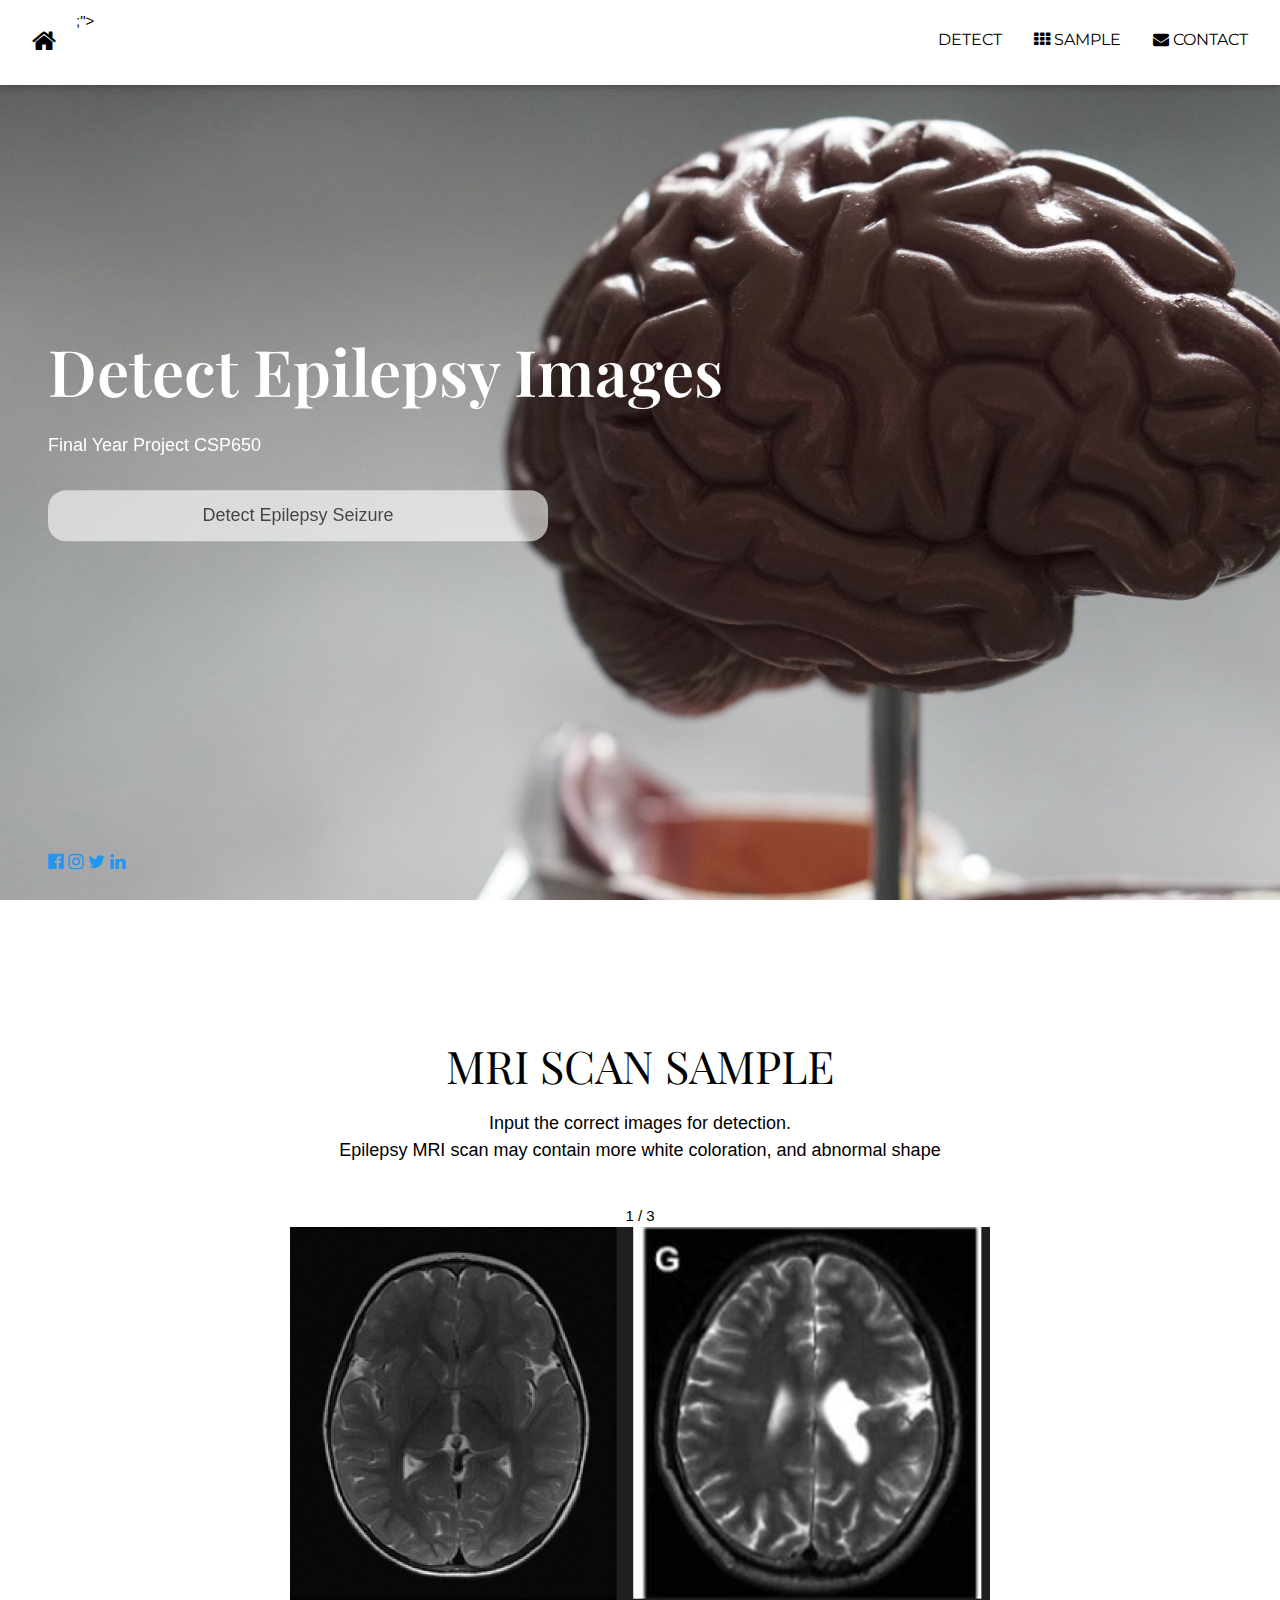
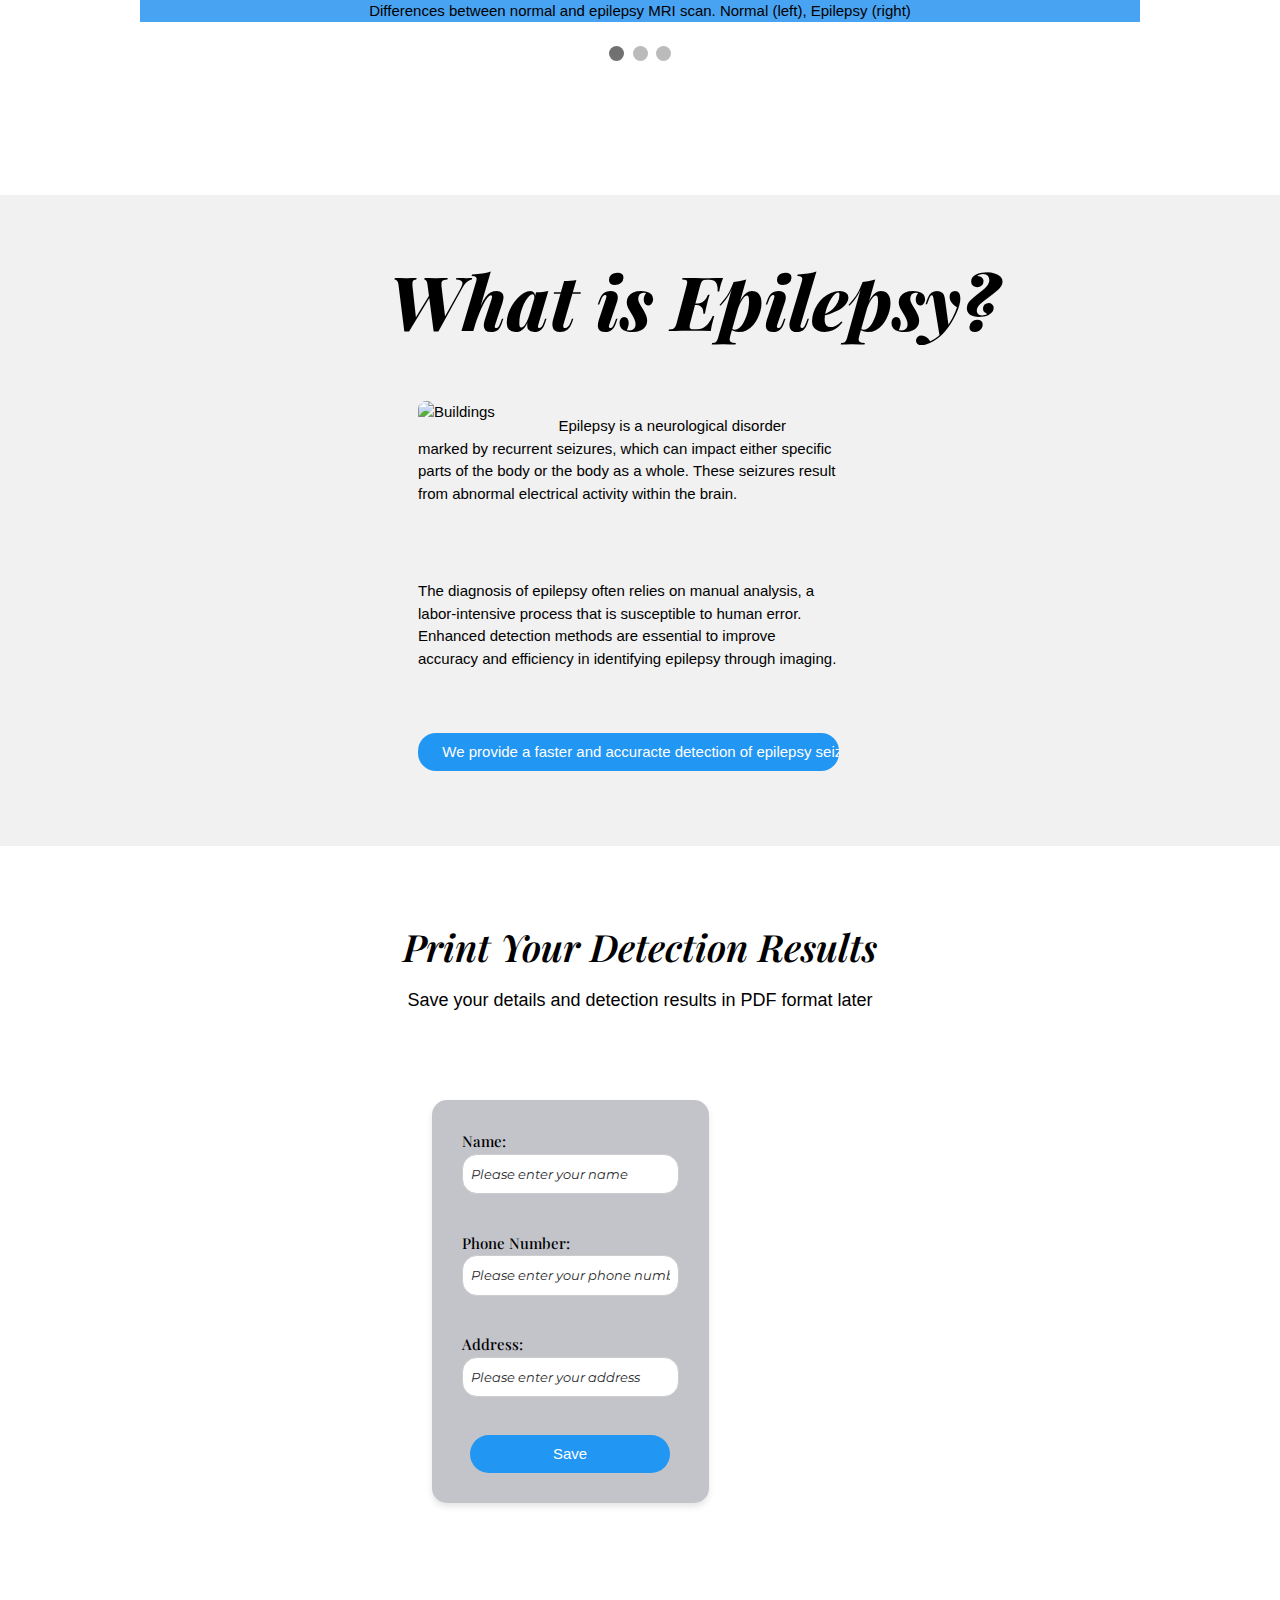
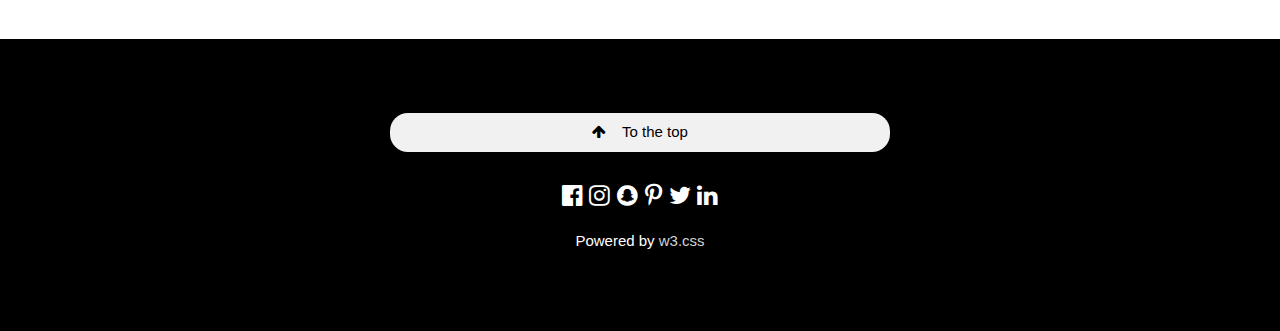
==== index.html @ 7d72668c "Update index.html" ====
<!DOCTYPE html>
<html>
<head>
  <title>Epilepsy Seizures Detection</title>
  <meta charset="UTF-8">
  <meta name="viewport" content="width=device-width, initial-scale=1">
  
  <!-- Link to the external CSS file -->
  <link rel="stylesheet" href="home.css">
  
  <!-- External resources from W3Schools and Google Fonts -->
  <link rel="stylesheet" href="https://www.w3schools.com/w3css/4/w3.css">
  <link rel="stylesheet" href="https://fonts.googleapis.com/css?family=Raleway">
  <link rel="preconnect" href="https://fonts.googleapis.com">
  <link rel="preconnect" href="https://fonts.gstatic.com" crossorigin>
  <link href="https://fonts.googleapis.com/css2?family=Montserrat:ital,wght@0,100..900;1,100..900&display=swap" rel="stylesheet">
  <link rel="preconnect" href="https://fonts.googleapis.com">
<link rel="preconnect" href="https://fonts.gstatic.com" crossorigin>
<link href="https://fonts.googleapis.com/css2?family=Montserrat:ital,wght@0,100..900;1,100..900&family=Playfair+Display:ital,wght@0,400..900;1,400..900&display=swap" rel="stylesheet">
  <link rel="stylesheet" href="https://cdnjs.cloudflare.com/ajax/libs/font-awesome/4.7.0/css/font-awesome.min.css">
</head>

<body>
<!-- Navbar (sit on top) -->
<div class="w3-top" style="background-color: #ffffff;">
  <div class="w3-bar w3-white w3-card" id="myNavbar" style="background-color: #<div class="w3-top" style="background-color: #ffffff;">
    ;">
    <a href="#home" class="w3-bar-item w3-button w3-wide" ><i class="fa fa-home" style="font-size:26px;"></i></a>
    <!-- Right-sided navbar links -->
    <div class="w3-right w3-hide-small" style="background-color: #<div class="w3-top" style="background-color: #ffffff;">
      
      <a href="detect.html" class="w3-bar-item w3-button" style="font-family: Montserrat, sans-serif;">DETECT</a>
      <a href="#sample" class="w3-bar-item w3-button" style="font-family: Montserrat, sans-serif;"><i class="fa fa-th"></i> SAMPLE</a>
      <a href="#contact" class="w3-bar-item w3-button" style="font-family: Montserrat, sans-serif;"><i class="fa fa-envelope"></i> CONTACT</a>
    </div>

    <!-- Hide right-floated links on small screens and replace them with a menu icon -->
    <a href="javascript:void(0)" class="w3-bar-item w3-button w3-right w3-hide-large w3-hide-medium" onclick="w3_open()" style="background-color: #91a2d4;">
      <i class="fa fa-bars"></i>
    </a>
  </div>
</div>

<!-- Sidebar on small screens when clicking the menu icon -->
<nav class="w3-sidebar w3-bar-block w3-black w3-card w3-animate-left w3-hide-medium w3-hide-large" style="display:none" id="mySidebar">
  <a href="javascript:void(0)" onclick="w3_close()" class="w3-bar-item w3-button w3-large w3-padding-16">Close ×</a>
  <a href="#sample" onclick="w3_close()" class="w3-bar-item w3-button">ABOUT</a>
  <a href="#team" onclick="w3_close()" class="w3-bar-item w3-button">TEAM</a>
  <a href="#work" onclick="w3_close()" class="w3-bar-item w3-button">WORK</a>
  <a href="#pricing" onclick="w3_close()" class="w3-bar-item w3-button">PRICING</a>
  <a href="#contact" onclick="w3_close()" class="w3-bar-item w3-button">CONTACT</a>
</nav>

<!-- Header with full-height image -->
<header class="bgimg-1 w3-display-container w3-grayscale-min" id="home">
  <div class="w3-display-left w3-text-white" style="padding:48px">
    <span class="w3-jumbo w3-hide-small" style="font-family: 'Playfair Display', serif; font-weight: 600; font-style: normal; font-size: clamp(3.5rem, 5vw + 1rem, 8rem); line-height: 1.2;">Detect Epilepsy Images</span><br>
    <span class="w3-xxlarge w3-hide-large w3-hide-medium">using VGG16</span><br>
    <span class="w3-large">Final Year Project CSP650</span>
    <p class="buttondetect">
      <a href="detect.html"  class="w3-button w3-white w3-padding-large w3-large w3-margin-top w3-opacity w3-hover-opacity-off" >
        Detect Epilepsy Seizure
      </a>
      
    </p>
  </div>
</header>
</body>
</html>



  <div class="w3-display-bottomleft w3-text-blue w3-large" style="padding:24px 48px">
    <i class="fa fa-facebook-official w3-hover-opacity"></i>
    <i class="fa fa-instagram w3-hover-opacity"></i>
    <i class="fa fa-twitter w3-hover-opacity"></i>
    <i class="fa fa-linkedin w3-hover-opacity"></i>
  </div>
</header>

<!-- Sample Section -->
<div class="w3-container" style="padding:128px 16px" id="sample">
  <h3 class="w3-center" style="font-family: 'Playfair Display', serif; font-weight: 300; font-style: normal; font-size: clamp(1.5rem, 5vw + 1rem, 3rem); line-height: 1.2;"><b> MRI SCAN SAMPLE</b></h3>
  <p class="w3-center w3-large" style="font-family: Poppins, sans-serif;">Input the correct images for detection.<br> Epilepsy MRI scan may contain more white coloration, and abnormal shape</p>
  <br>
  <!-- Slideshow container -->
  <div class="slideshow-container">

    <!-- Full-width images with number and caption text -->
    <div class="mySlides fade">
      <div class="numbertext">1 / 3</div>
      <img src="sample both.jpg" style="width:70%; align-items: center;">
      <div class="text" style="background-color: rgb(72, 163, 242);">Differences between normal and epilepsy MRI scan. Normal (left), Epilepsy (right)</div>
    </div>

    <div class="mySlides fade">
      <div class="numbertext">2 / 3</div>
      <img src="sample mri normal.jpeg" style="width:30%">
      <div class="text" style="background-color: rgb(72, 163, 242);">Normal brain MRI scan</div>
    </div>

    <div class="mySlides fade">
      <div class="numbertext">3 / 3</div>
      <img src="sample mri epi.jpg" style="width:30%">
      <div class="text" style="background-color: rgb(72, 163, 242);">Brain with epilepsy  MRI scan</div>
    </div>

    <!-- Next and previous buttons -->
    <a class="prev" onclick="plusSlides(-1)">&#10094;</a>
    <a class="next" onclick="plusSlides(1)">&#10095;</a>
  </div>
  <br>

  <!-- The dots/circles -->
  <div style="text-align:center">
    <span class="dot" onclick="currentSlide(1)"></span>
    <span class="dot" onclick="currentSlide(2)"></span>
    <span class="dot" onclick="currentSlide(3)"></span>
  </div>

  
</div>

<!-- JavaScript for the Slideshow -->
<script>
  let slideIndex = 1;
  showSlides(slideIndex);

  // Next/previous controls
  function plusSlides(n) {
    showSlides(slideIndex += n);
  }

  // Thumbnail image controls
  function currentSlide(n) {
    showSlides(slideIndex = n);
  }

  function showSlides(n) {
    let i;
    let slides = document.getElementsByClassName("mySlides");
    let dots = document.getElementsByClassName("dot");
    if (n > slides.length) {slideIndex = 1}    
    if (n < 1) {slideIndex = slides.length}
    for (i = 0; i < slides.length; i++) {
      slides[i].style.display = "none";  
    }
    for (i = 0; i < dots.length; i++) {
      dots[i].className = dots[i].className.replace(" active", "");
    }
    slides[slideIndex-1].style.display = "block";  
    dots[slideIndex-1].className += " active";
  }
</script>



<!-- Promo Section -->
<div class="w3-container w3-light-grey" style="padding:50px 10px" >
  <div class="w3-row-padding">
    <h1 style="padding-left:370px; font-family: 'Playfair Display', serif; font-weight: 800; font-style: italic; font-size: clamp(2.5rem, 5vw + 1rem, 5rem); line-height: 1.2;">
      What is Epilepsy?
  </h1>

    <div class="w3-col m8" style="padding-left: 400px;">
      
    <br><br>
      <div class="w3-col m4">
        <img class="w3-image w3-round-large" src="sample mri epi.png" alt="Buildings" width="200" height="200" style="padding-right: 30px;">
      </div>
      <p>
        Epilepsy is a neurological disorder marked by recurrent seizures, which can impact either specific parts of the body or the body as a whole. 
        These seizures result from abnormal electrical activity within the brain.
      </p><br><br>
      <p>
        The diagnosis of epilepsy often relies on manual analysis, a labor-intensive process that is susceptible to human error. 
        Enhanced detection methods are essential to improve accuracy and efficiency in identifying epilepsy through imaging.
      </p>
      
        <br>
      <!-- Centering the button -->
      <p style="text-align: center;">
        <a href="#work" class="w3-button w3-blue"><i> </i> We provide a faster and accuracte detection of epilepsy seizure</a>
      </p>
    </div>
    
  </div>
</div>

<!-- Form Section --><br><br><br>
<h3 class="w3-center" style="font-family: 'Playfair Display', serif; font-weight: 600; font-style: italic; font-size: clamp(1.5rem, 5vw + 1rem, 2.5rem); line-height: 1.2;">Print Your Detection Results</h3>
<p class="w3-center w3-large">Save your details and detection results in PDF format later</p>
<div class="form-container">
  <div class="w3-container" id="team">
   
    <div class="form-card">
      <form onsubmit="return saveInfo();">
        <label for="name" style="font-family: 'Playfair Display', serif; font-weight: 500;">Name:</label>
        <input type="text" id="name" name="name" class="w3-input w3-border" required style="border-radius: 15px;" placeholder="Please enter your name"><br>

        <label for="phone" style="font-family: 'Playfair Display', serif; font-weight: 500;">Phone Number:</label>
        <input type="tel" id="phone" name="phone" class="w3-input w3-border" required style="border-radius: 15px;" placeholder="Please enter your phone number (e.g., 010-0000000)"><br>

        <label for="address" style="font-family: 'Playfair Display', serif; font-weight: 500;">Address:</label>
        <input type="text" id="address" name="address" class="w3-input w3-border" required style="border-radius: 15px;" placeholder="Please enter your address"><br>

        <button type="submit" class="w3-button w3-blue w3-block" style="border-radius: 25px; max-width: 200px; margin: 0 auto;">Save</button>
      </form>
    </div>
  </div>
</div><br><br><br>




<script>
  function saveInfo() {
    // You can add additional logic here to actually save the information
    alert('Your information is successfully saved!');
    return false; // Prevent form submission for demonstration purposes
  }
</script>


</div>

<!-- Modal for full size images on click-->
<div id="modal01" class="w3-modal w3-black" onclick="this.style.display='none'">
  <span class="w3-button w3-xxlarge w3-black w3-padding-large w3-display-topright" title="Close Modal Image">×</span>
  <div class="w3-modal-content w3-animate-zoom w3-center w3-transparent w3-padding-64">
    <img id="img01" class="w3-image">
    <p id="caption" class="w3-opacity w3-large"></p>
  </div>
</div>




<!-- Footer -->
<footer class="w3-center w3-black w3-padding-64">
  <a href="#home" class="w3-button w3-light-grey"><i class="fa fa-arrow-up w3-margin-right"></i>To the top</a>
  <div class="w3-xlarge w3-section">
    <i class="fa fa-facebook-official w3-hover-opacity"></i>
    <i class="fa fa-instagram w3-hover-opacity"></i>
    <i class="fa fa-snapchat w3-hover-opacity"></i>
    <i class="fa fa-pinterest-p w3-hover-opacity"></i>
    <i class="fa fa-twitter w3-hover-opacity"></i>
    <i class="fa fa-linkedin w3-hover-opacity"></i>
  </div>
  <p>Powered by <a href="https://www.w3schools.com/w3css/default.asp" title="W3.CSS" target="_blank" class="w3-hover-text-green">w3.css</a></p>
</footer>
 
<script>
// Modal Image Gallery
function onClick(element) {
  document.getElementById("img01").src = element.src;
  document.getElementById("modal01").style.display = "block";
  var captionText = document.getElementById("caption");
  captionText.innerHTML = element.alt;
}


// Toggle between showing and hiding the sidebar when clicking the menu icon
var mySidebar = document.getElementById("mySidebar");

function w3_open() {
  if (mySidebar.style.display === 'block') {
    mySidebar.style.display = 'none';
  } else {
    mySidebar.style.display = 'block';
  }
}

// Close the sidebar with the close button
function w3_close() {
    mySidebar.style.display = "none";
}
</script>

</body>
</html>
---- home.css ----
/* Global Styles */
body, html {
  height: 100%;
  margin: 0;
  font-family: "Montserrat", sans-serif;
  line-height: 1.8;
  scroll-behavior: smooth;
}

h1, h2, h3, h4, h5, h6 {
  font-family: "Montserrat", sans-serif;
}

input, input::placeholder {
  font: 0.85rem/3 sans-serif;
  font-style: italic;
  color: #597fe8;
}

* {
  box-sizing: border-box;
}

/* Navbar */
.w3-top .w3-bar {
  padding: 10px 16px;
}

.w3-bar-item {
  font-size: 16px;
}

/* Full-height image header */
.bgimg-1 {
  background-position: center;
  background-size: cover;
  background-image: url('brainwallpaper.jpg'); /* Ensure the path is correct */
  min-height: 100vh;
}



/* Custom Buttons */
.custom-button {
  background-color: #8e9ecb;
  color: white;
  border-radius: 50px;
  padding: 10px 20px;
  font-size: 16px;
}

.custom-button:hover {
  background-color: blue;
  color: white;
}

/* Slideshow Styles */
.slideshow-container {
  max-width: 1000px;
  position: relative;
  margin: auto;
  text-align: center;
}

.mySlides {
  display: none;
  justify-content: center;
  align-items: center;
  text-align: center;
}

.mySlides img {
  display: block;
  margin: auto;
  max-width: 100%;
  height: auto;
}

.prev, .next {
  cursor: pointer;
  position: absolute;
  top: 50%;
  width: auto;
  padding: 16px;
  color: white;
  font-weight: bold;
  font-size: 18px;
  transition: 0.6s ease;
  border-radius: 3px;
  user-select: none;
}

.prev:hover, .next:hover {
  background-color: rgba(0, 0, 0, 0.8);
}

.prev {
  left: 0;
}

.next {
  right: 0;
}

/* Dots/Indicators */
.dot {
  cursor: pointer;
  height: 15px;
  width: 15px;
  margin: 0 2px;
  background-color: #bbb;
  border-radius: 50%;
  display: inline-block;
  transition: background-color 0.6s ease;
}

.active, .dot:hover {
  background-color: #717171;
}

/* Form Section */

/* Ensure the container takes up the entire viewport */
.form-container {
  display: flex;
  justify-content: center; /* Centers the form horizontally */
  align-items: center;    /* Centers the form vertically */
  min-height: 60vh;      /* Full height of the viewport */
  margin: 0;
  padding: 0;
  padding-right: 140px;
  box-sizing: border-box;
}

/* Style for the card */
.form-card {
  background-color: #c2c4ca;
  border-radius: 15px;
  padding: 30px;
  box-shadow: 0 4px 6px rgba(0, 0, 0, 0.1);
  max-width: 600px; /* Limits form width */
}

/* Input Fields */
.w3-input {
  border-radius: 15px;
  padding: 8px 12px;
  width: 100%;
  margin-bottom: 15px;
}

.w3-button {
  display: block;
  width: 100%;
  max-width: 500px; /* Limit button width */
  margin: 10px auto; /* Center the button */
  border-radius: 18px;
  padding: 10px 20px;
}


.w3-input::placeholder {
  font-style: italic;
  font-family: "Montserrat", sans-serif;
  color: #292a2d;
}



.w3-button:hover {
  background-color: blue;
  color: white;
}

/* Responsive Typography */
h1 {
  font-family: 'Playfair Display', serif;
  font-weight: 800;
  font-style: italic;
  font-size: clamp(2.5rem, 5vw + 1rem, 6rem);
}

h3 {
  font-family: 'Playfair Display', serif;
  font-weight: 600;
  font-size: clamp(1.5rem, 5vw + 1rem, 3rem);
}

p {
  font-family: 'Poppins', sans-serif;
}

/* Footer */
footer {
  padding: 20px;
  background-color: black;
  color: white;
  text-align: center;
}

footer a {
  color: lightgray;
  text-decoration: none;
}

footer a:hover {
  color: white;
}

/* Responsive Layout */
@media (max-width: 768px) {
  .w3-bar-item {
    font-size: 14px;
  }

  .bgimg-1 {
    background-position: center;
    background-size: cover;
    height: 100vh;
  }

  .w3-input {
    font-size: 14px;
  }

  .custom-button {
    font-size: 14px;
    padding: 8px 16px;
  }
}
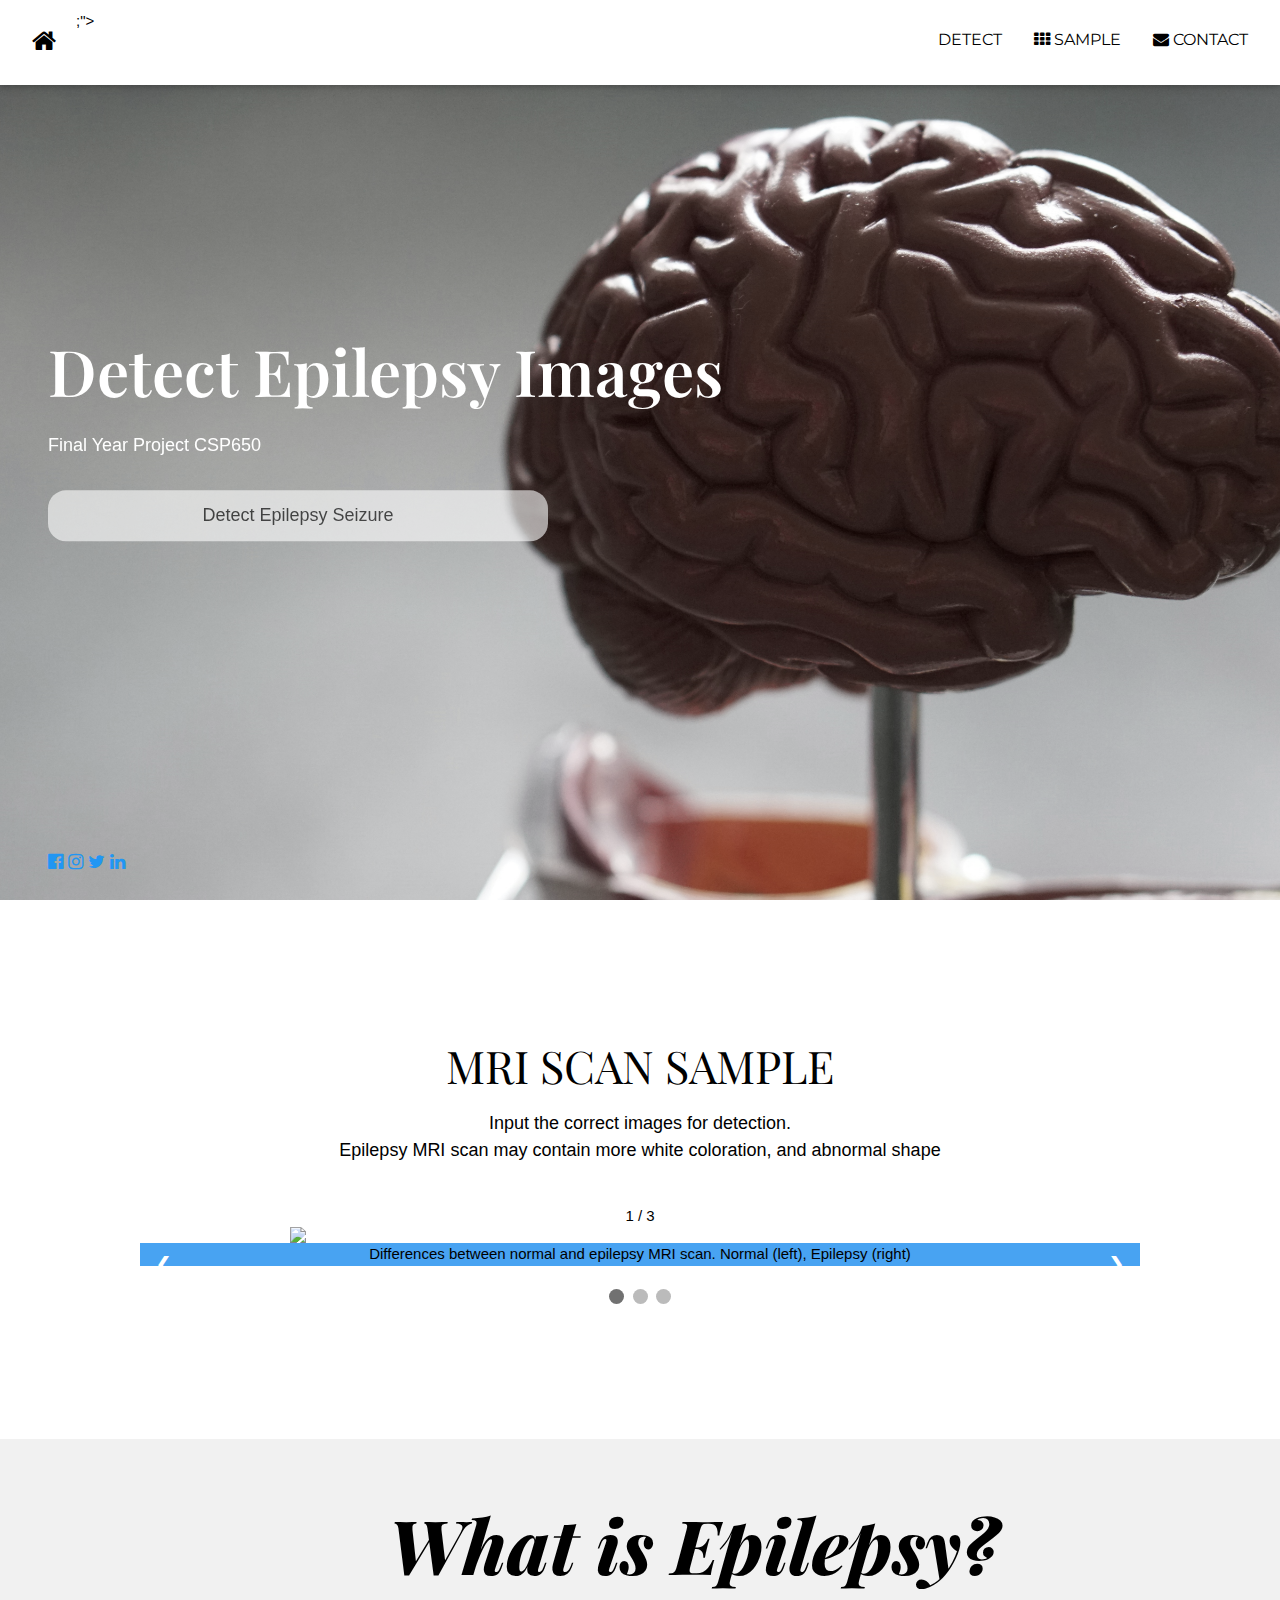
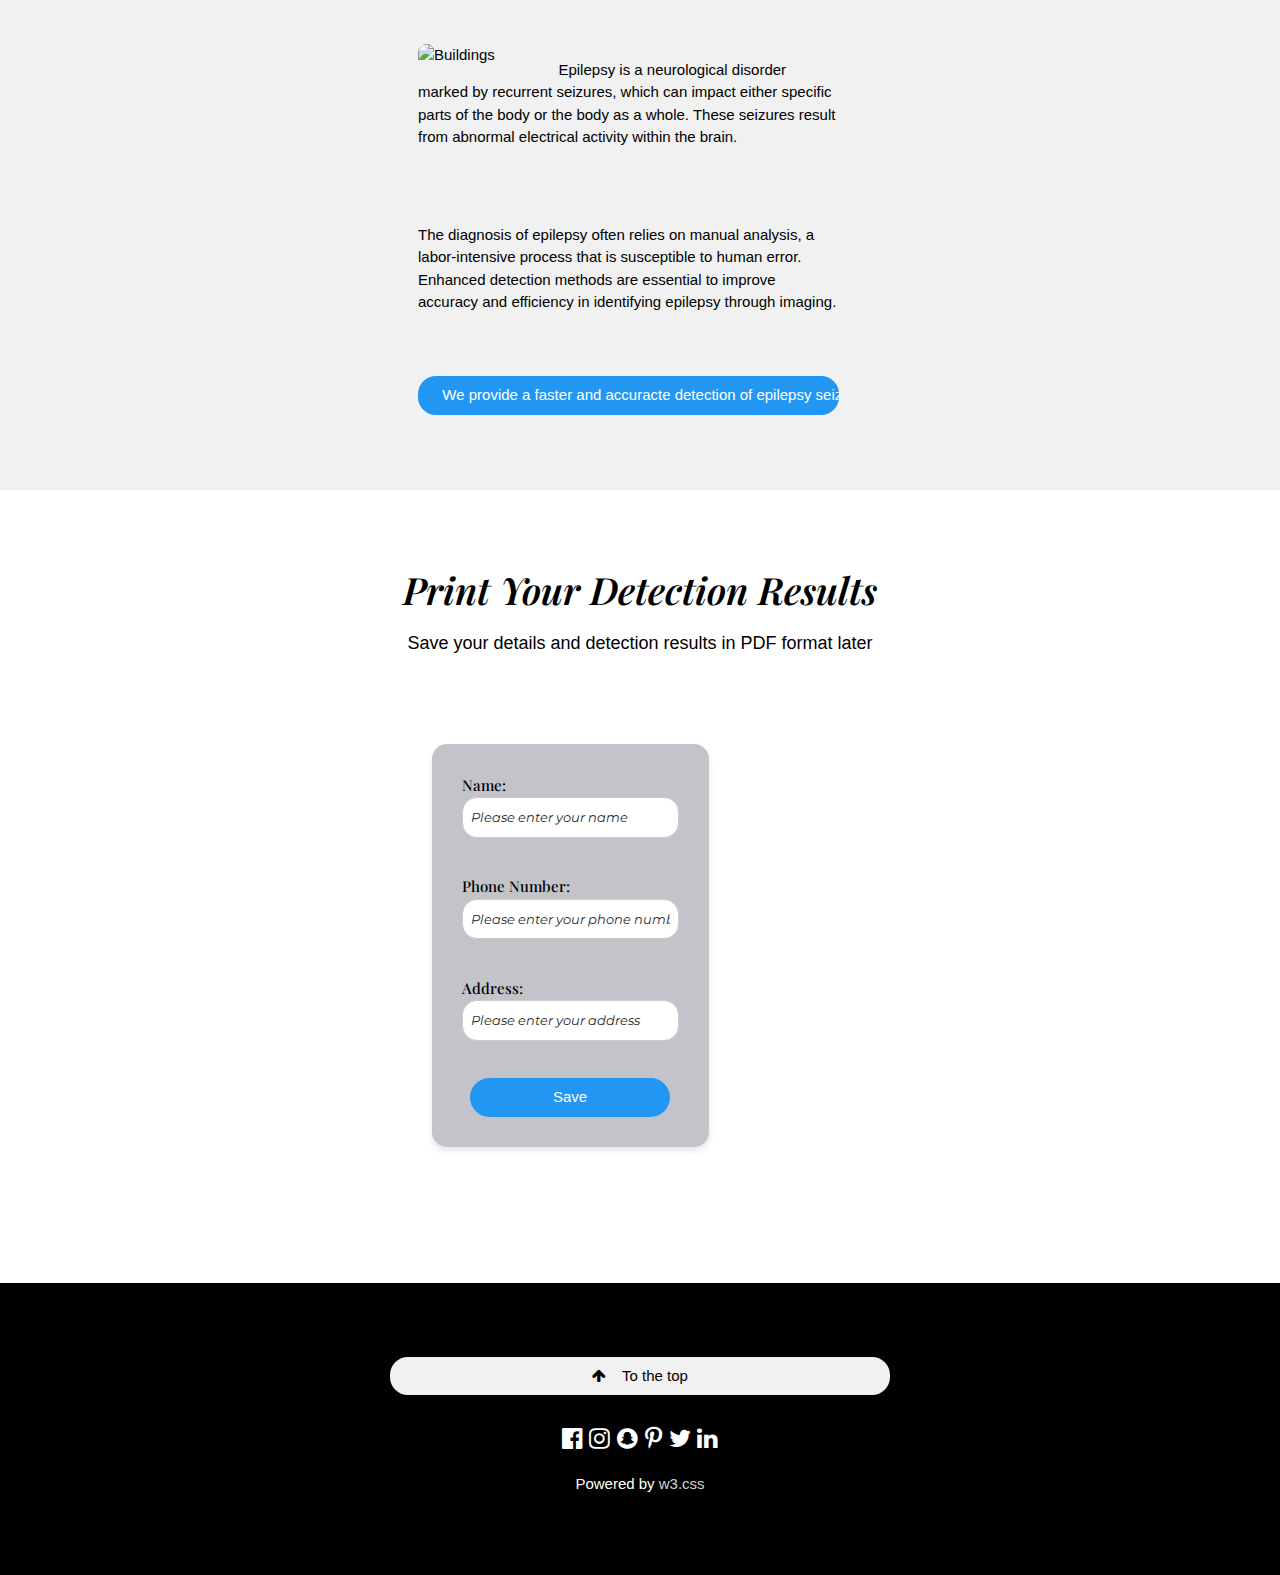
==== commit a6b5188c: "Update index.html" ====
--- a/index.html
+++ b/index.html
@@ -166,7 +166,7 @@
       
     <br><br>
       <div class="w3-col m4">
-        <img class="w3-image w3-round-large" src="sample mri epi.png" alt="Buildings" width="200" height="200" style="padding-right: 30px;">
+        <img class="w3-image w3-round-large" src="sample mri epi.jpeg" alt="Buildings" width="200" height="200" style="padding-right: 30px;">
       </div>
       <p>
         Epilepsy is a neurological disorder marked by recurrent seizures, which can impact either specific parts of the body or the body as a whole. 
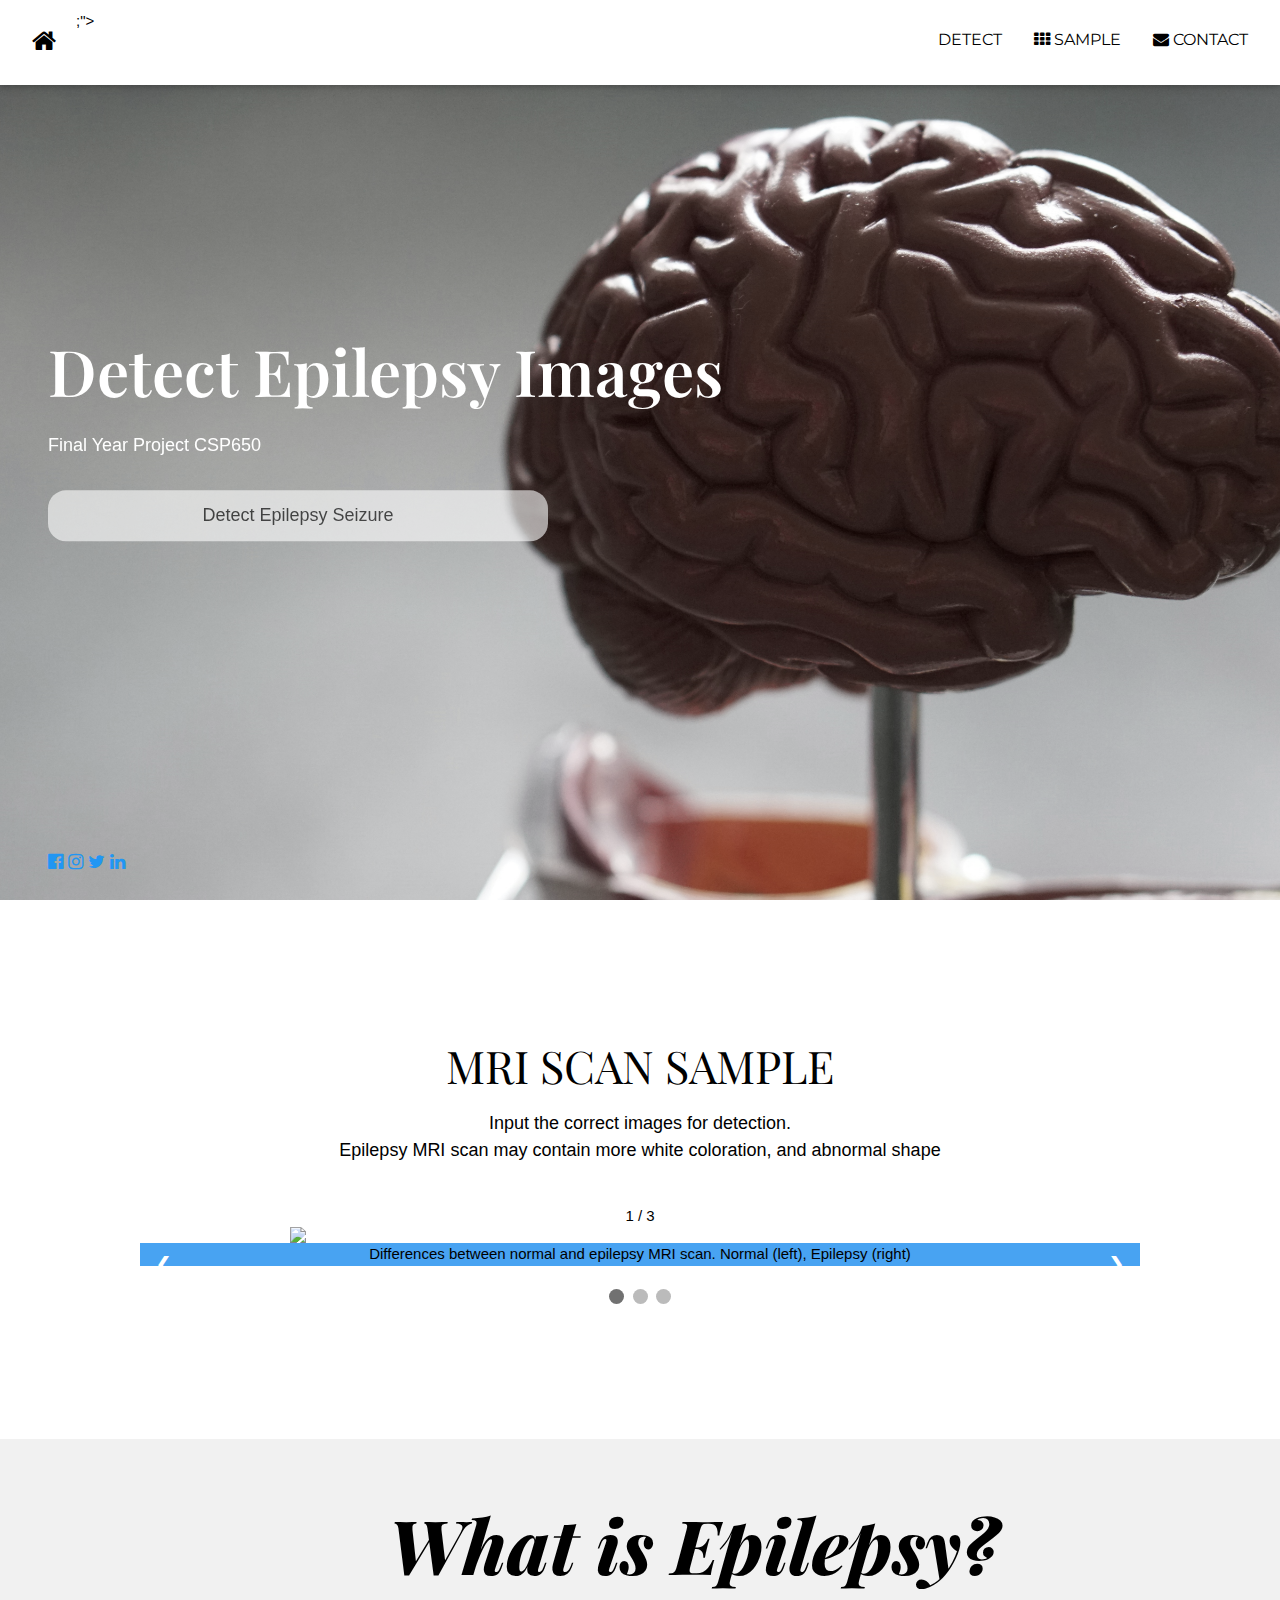
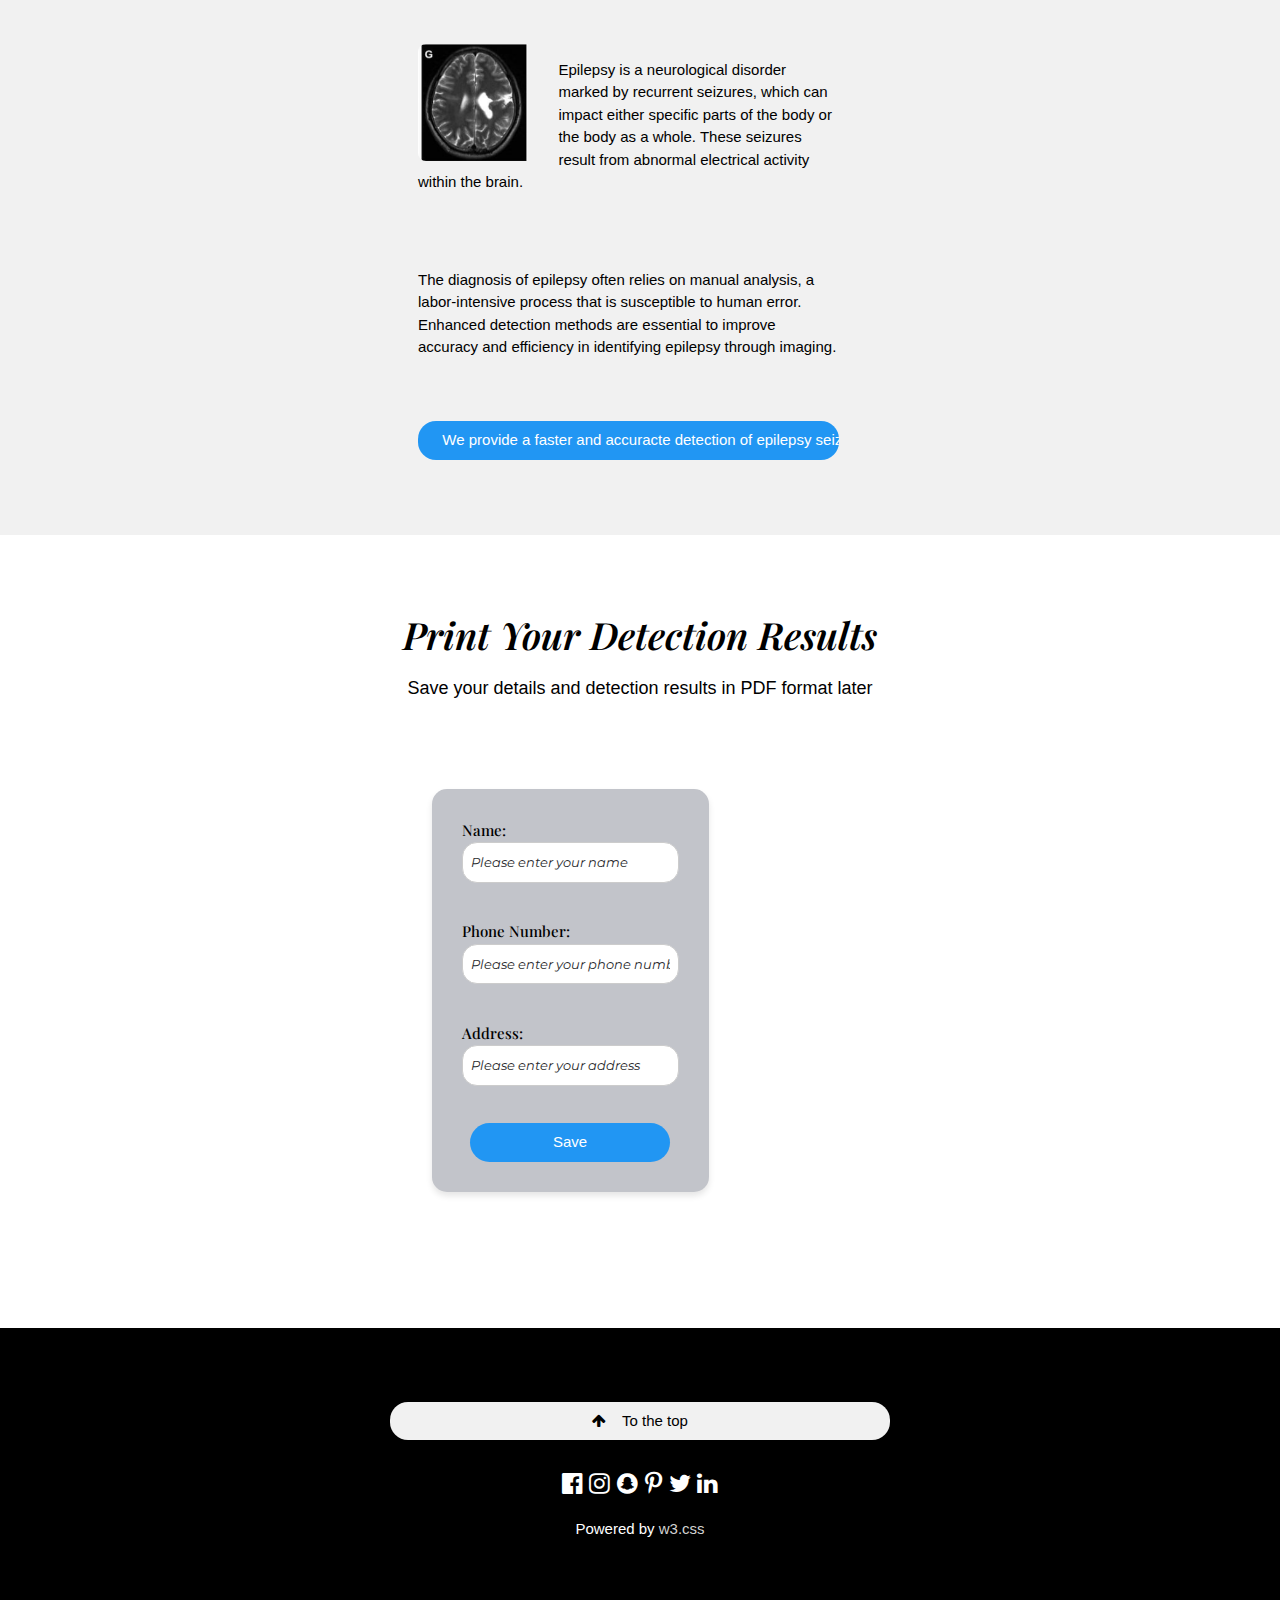
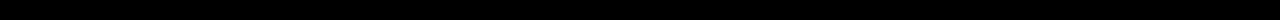
==== commit a6a0fad0: "Update index.html" ====
--- a/index.html
+++ b/index.html
@@ -89,7 +89,7 @@
     <!-- Full-width images with number and caption text -->
     <div class="mySlides fade">
       <div class="numbertext">1 / 3</div>
-      <img src="sample both.jpg" style="width:70%; align-items: center;">
+      <img src="sample both.jpeg" style="width:70%; align-items: center;">
       <div class="text" style="background-color: rgb(72, 163, 242);">Differences between normal and epilepsy MRI scan. Normal (left), Epilepsy (right)</div>
     </div>
 
@@ -101,7 +101,7 @@
 
     <div class="mySlides fade">
       <div class="numbertext">3 / 3</div>
-      <img src="sample mri epi.jpg" style="width:30%">
+      <img src="sample mri epi.jpeg" style="width:30%">
       <div class="text" style="background-color: rgb(72, 163, 242);">Brain with epilepsy  MRI scan</div>
     </div>
 
@@ -166,7 +166,7 @@
       
     <br><br>
       <div class="w3-col m4">
-        <img class="w3-image w3-round-large" src="sample mri epi.jpeg" alt="Buildings" width="200" height="200" style="padding-right: 30px;">
+        <img class="w3-image w3-round-large" src="sample mri epi.jpg" alt="Buildings" width="200" height="200" style="padding-right: 30px;">
       </div>
       <p>
         Epilepsy is a neurological disorder marked by recurrent seizures, which can impact either specific parts of the body or the body as a whole. 
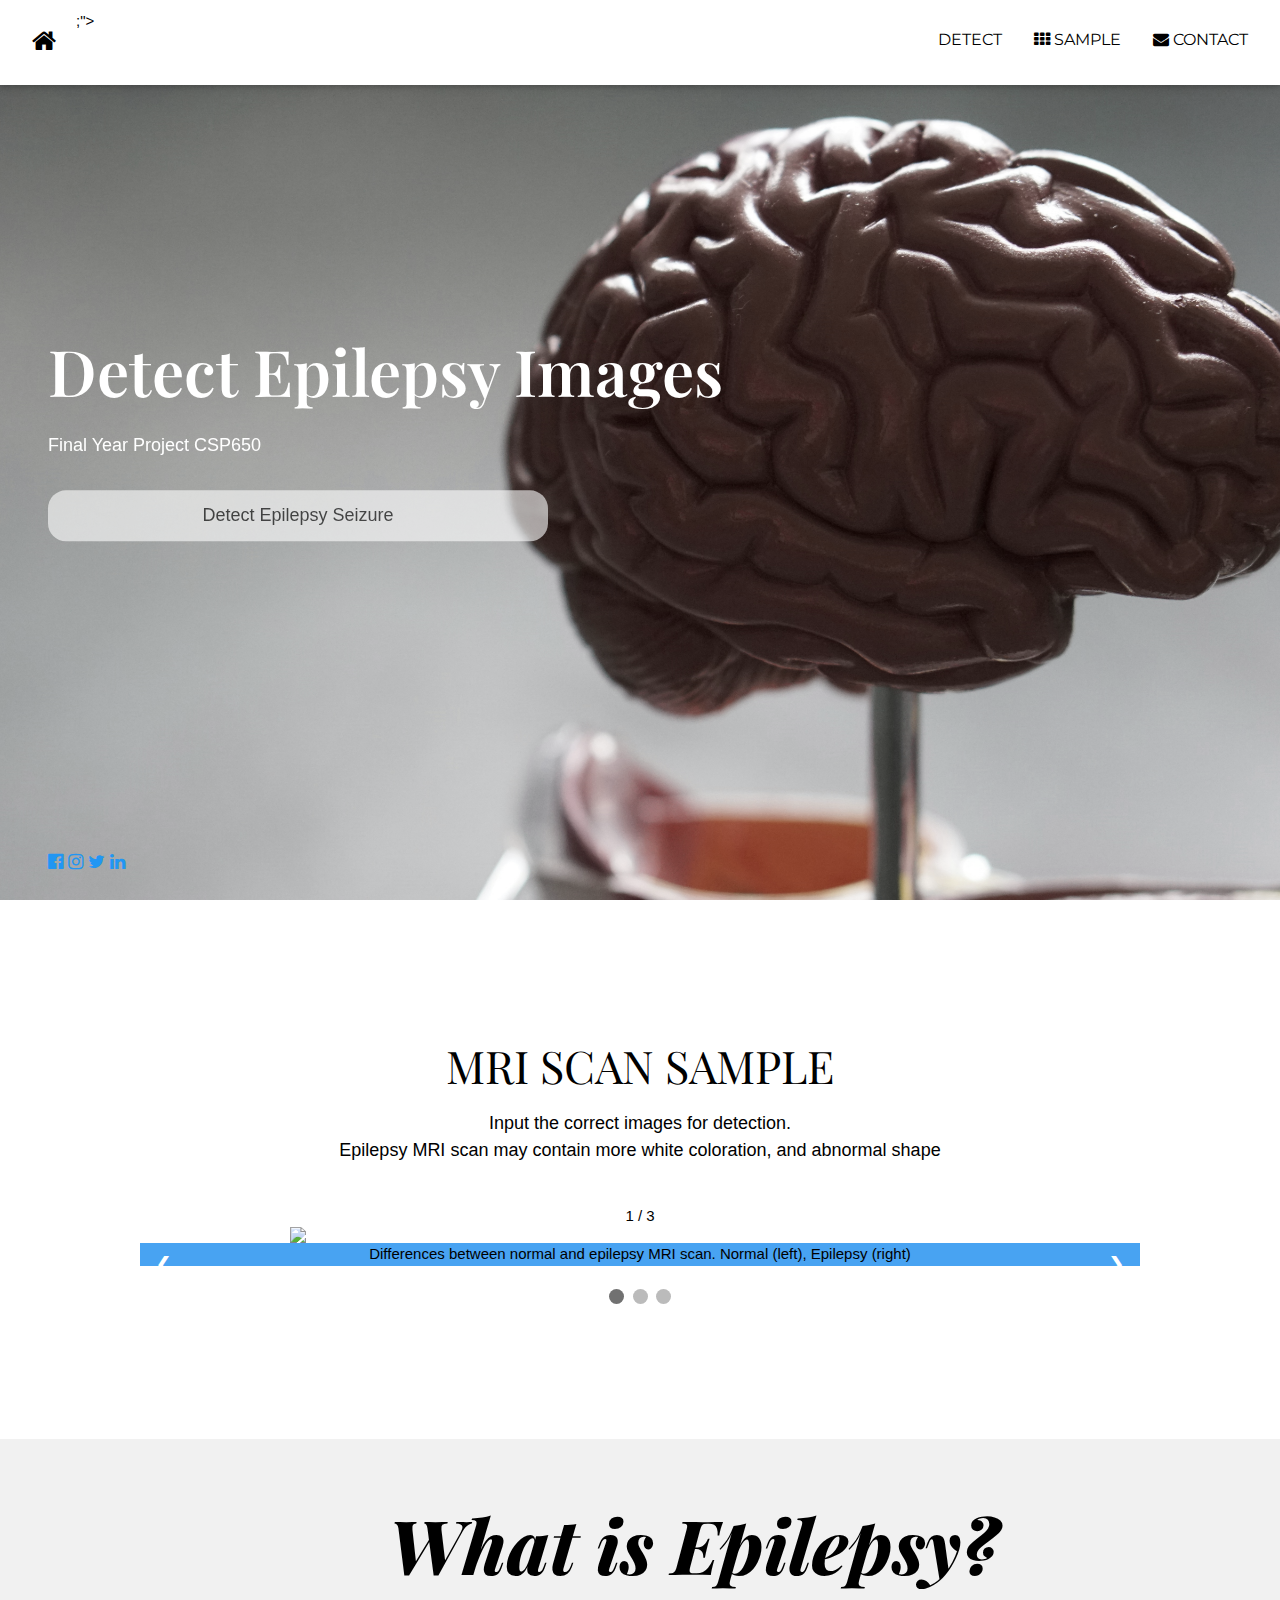
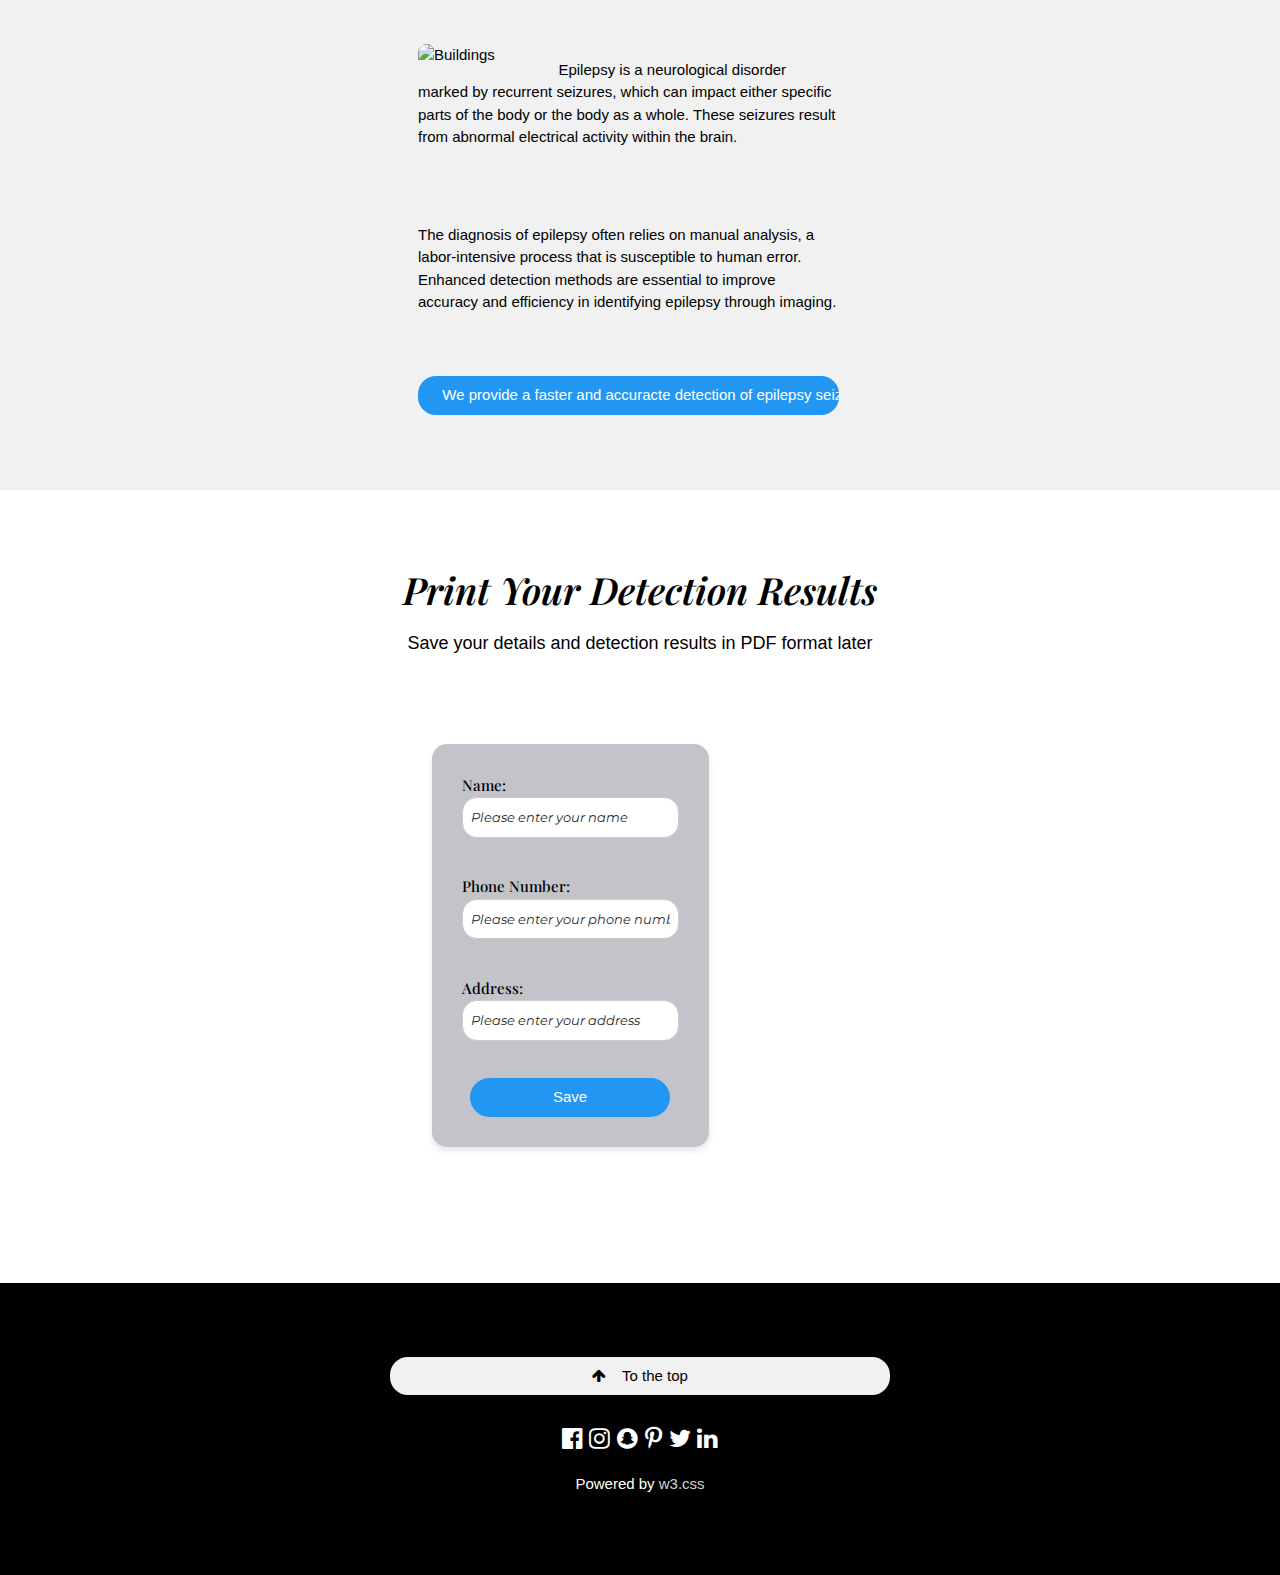
==== commit 53a8d9a4: "Update index.html" ====
--- a/index.html
+++ b/index.html
@@ -166,7 +166,7 @@
       
     <br><br>
       <div class="w3-col m4">
-        <img class="w3-image w3-round-large" src="sample mri epi.jpg" alt="Buildings" width="200" height="200" style="padding-right: 30px;">
+        <img class="w3-image w3-round-large" src="sample mri epi.jpeg" alt="Buildings" width="200" height="200" style="padding-right: 30px;">
       </div>
       <p>
         Epilepsy is a neurological disorder marked by recurrent seizures, which can impact either specific parts of the body or the body as a whole. 
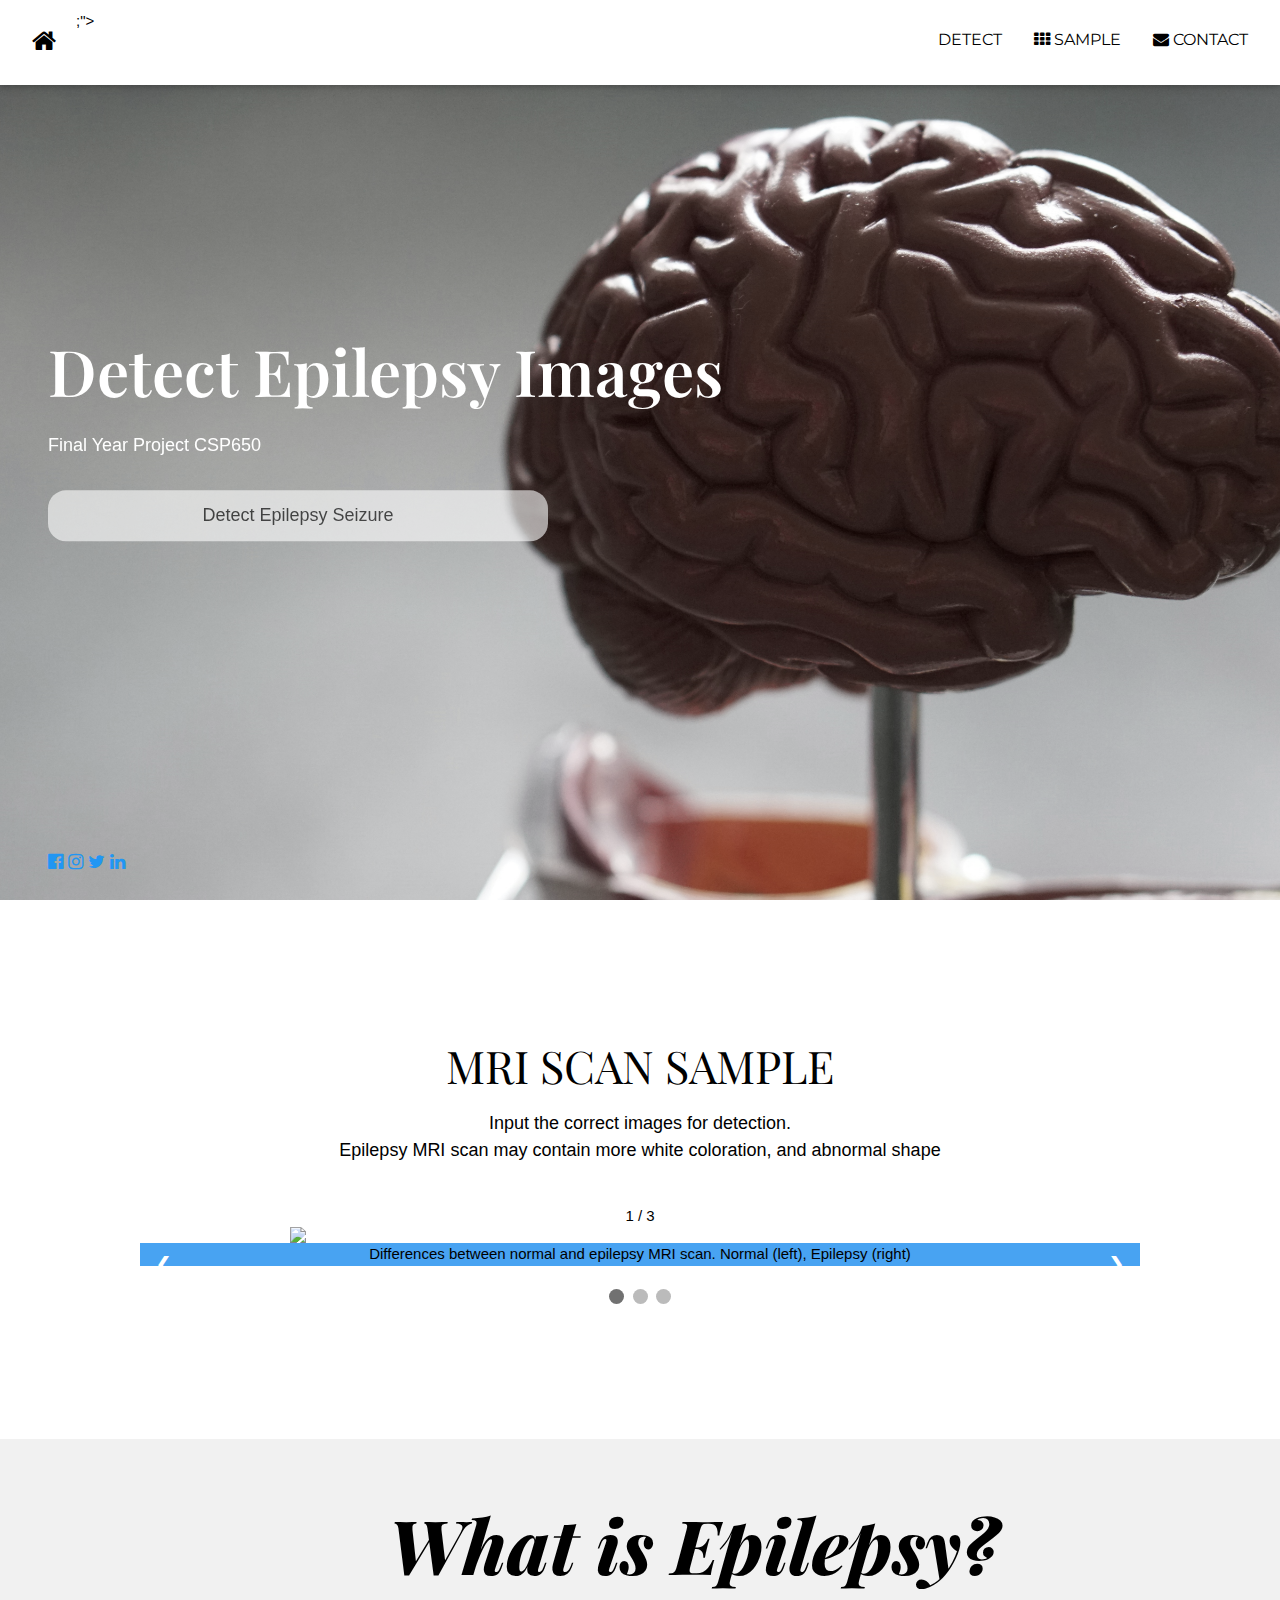
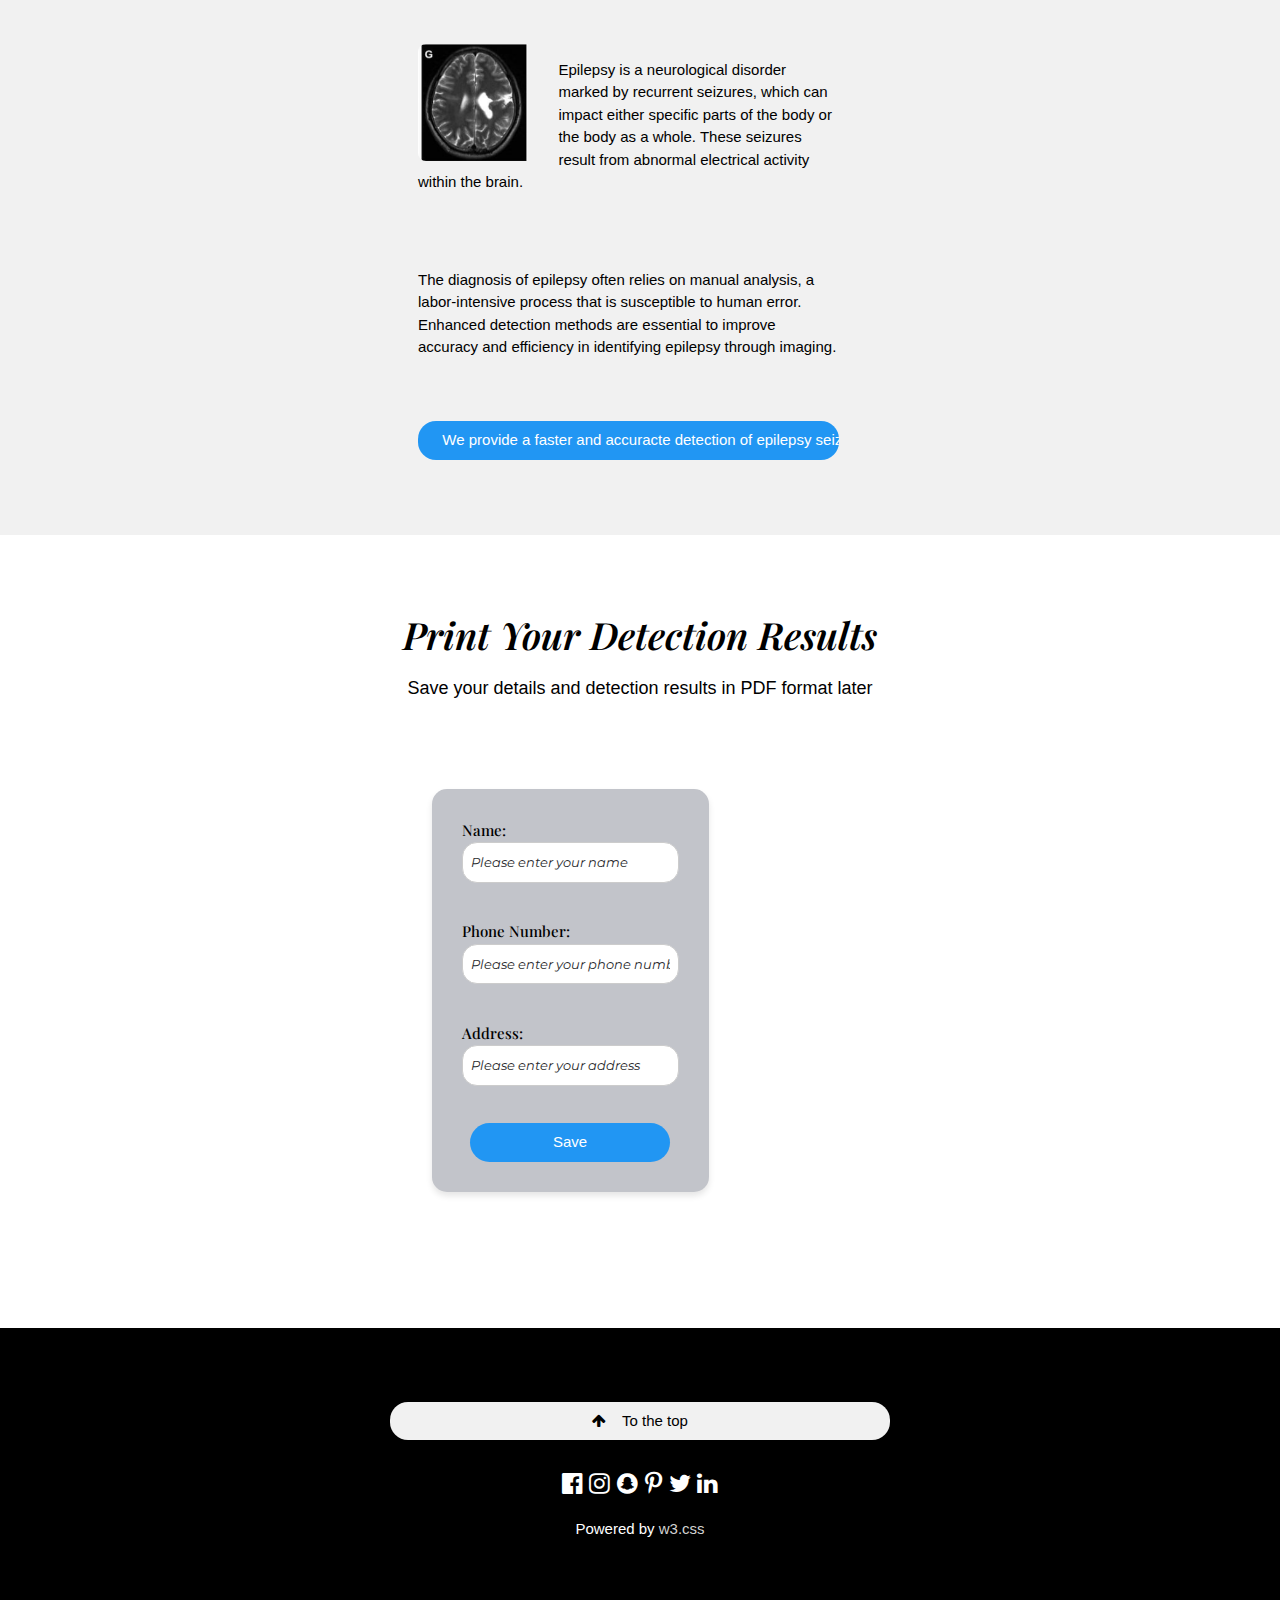
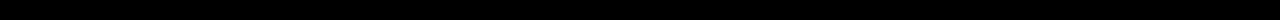
==== commit 3b712fcf: "Update index.html" ====
--- a/index.html
+++ b/index.html
@@ -166,7 +166,7 @@
       
     <br><br>
       <div class="w3-col m4">
-        <img class="w3-image w3-round-large" src="sample mri epi.jpeg" alt="Buildings" width="200" height="200" style="padding-right: 30px;">
+        <img class="w3-image w3-round-large" src="sample mri epi.jpg" alt="Buildings" width="200" height="200" style="padding-right: 30px;">
       </div>
       <p>
         Epilepsy is a neurological disorder marked by recurrent seizures, which can impact either specific parts of the body or the body as a whole. 
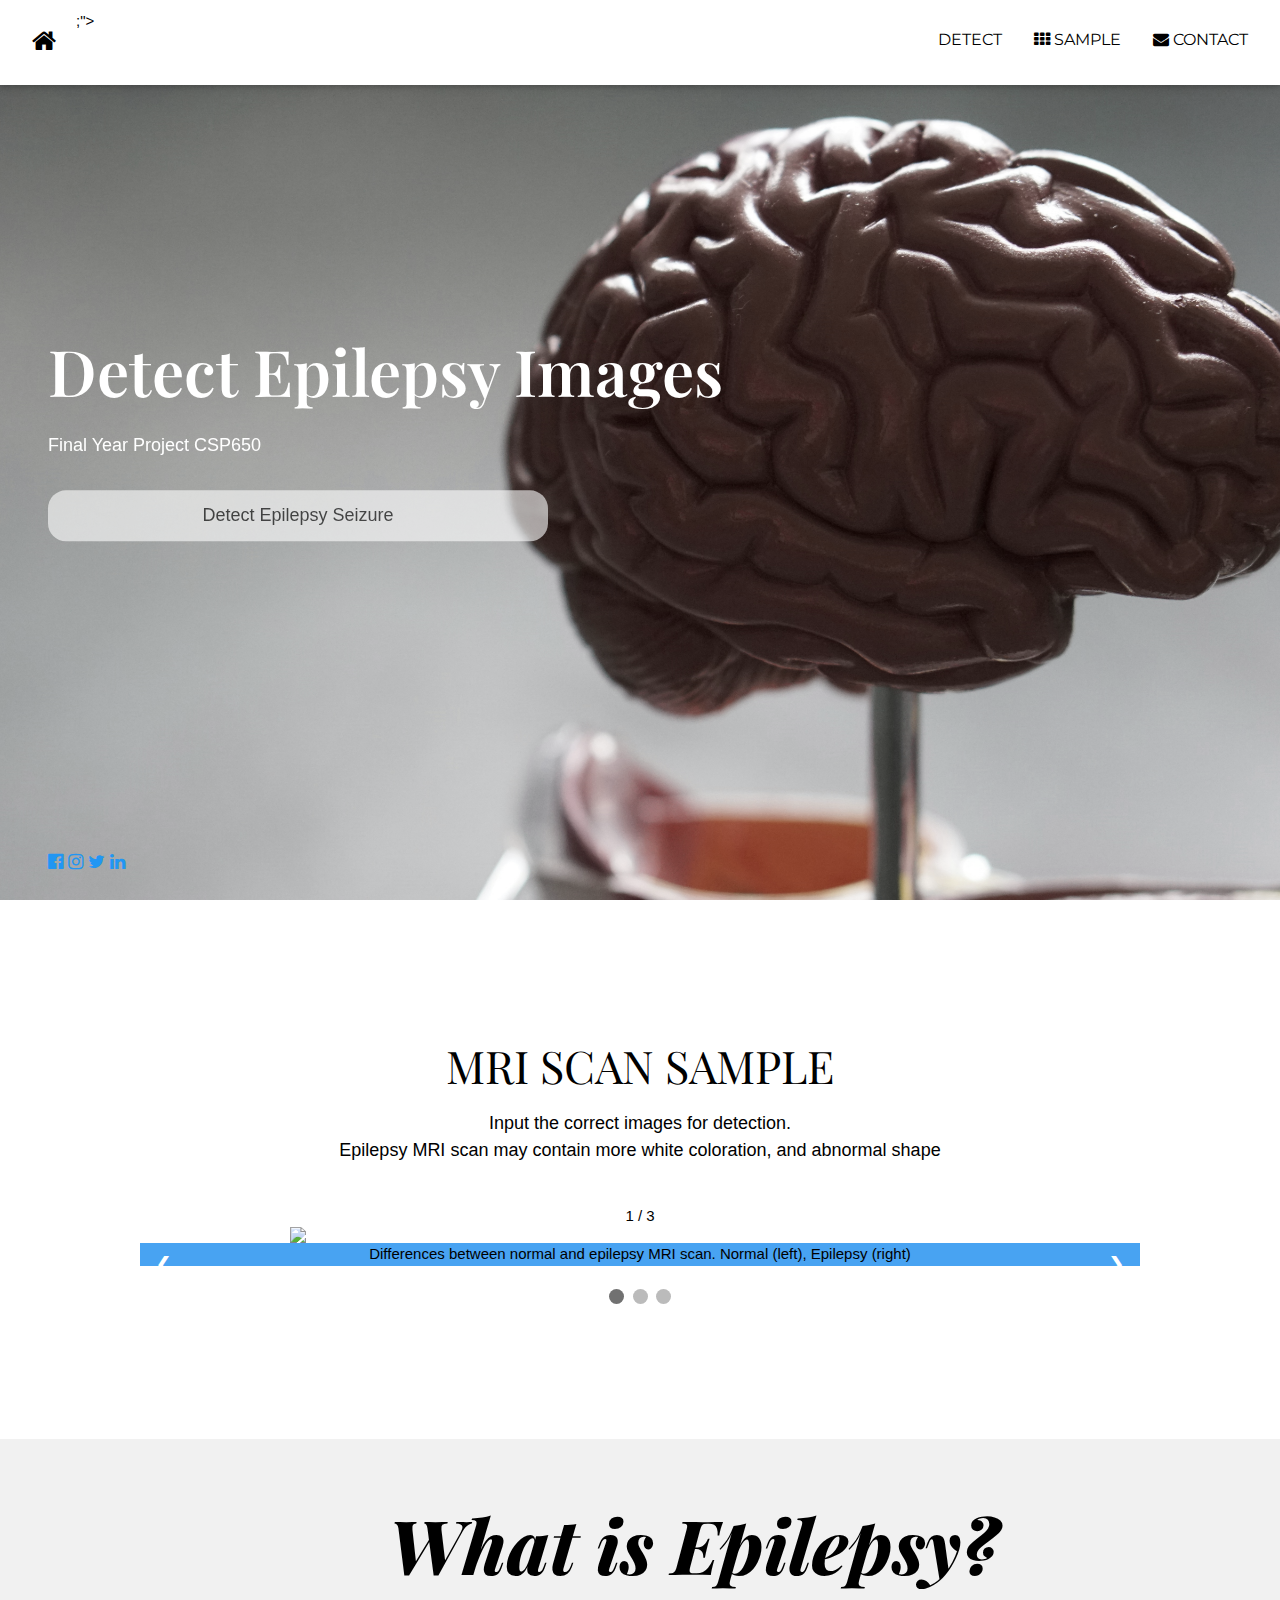
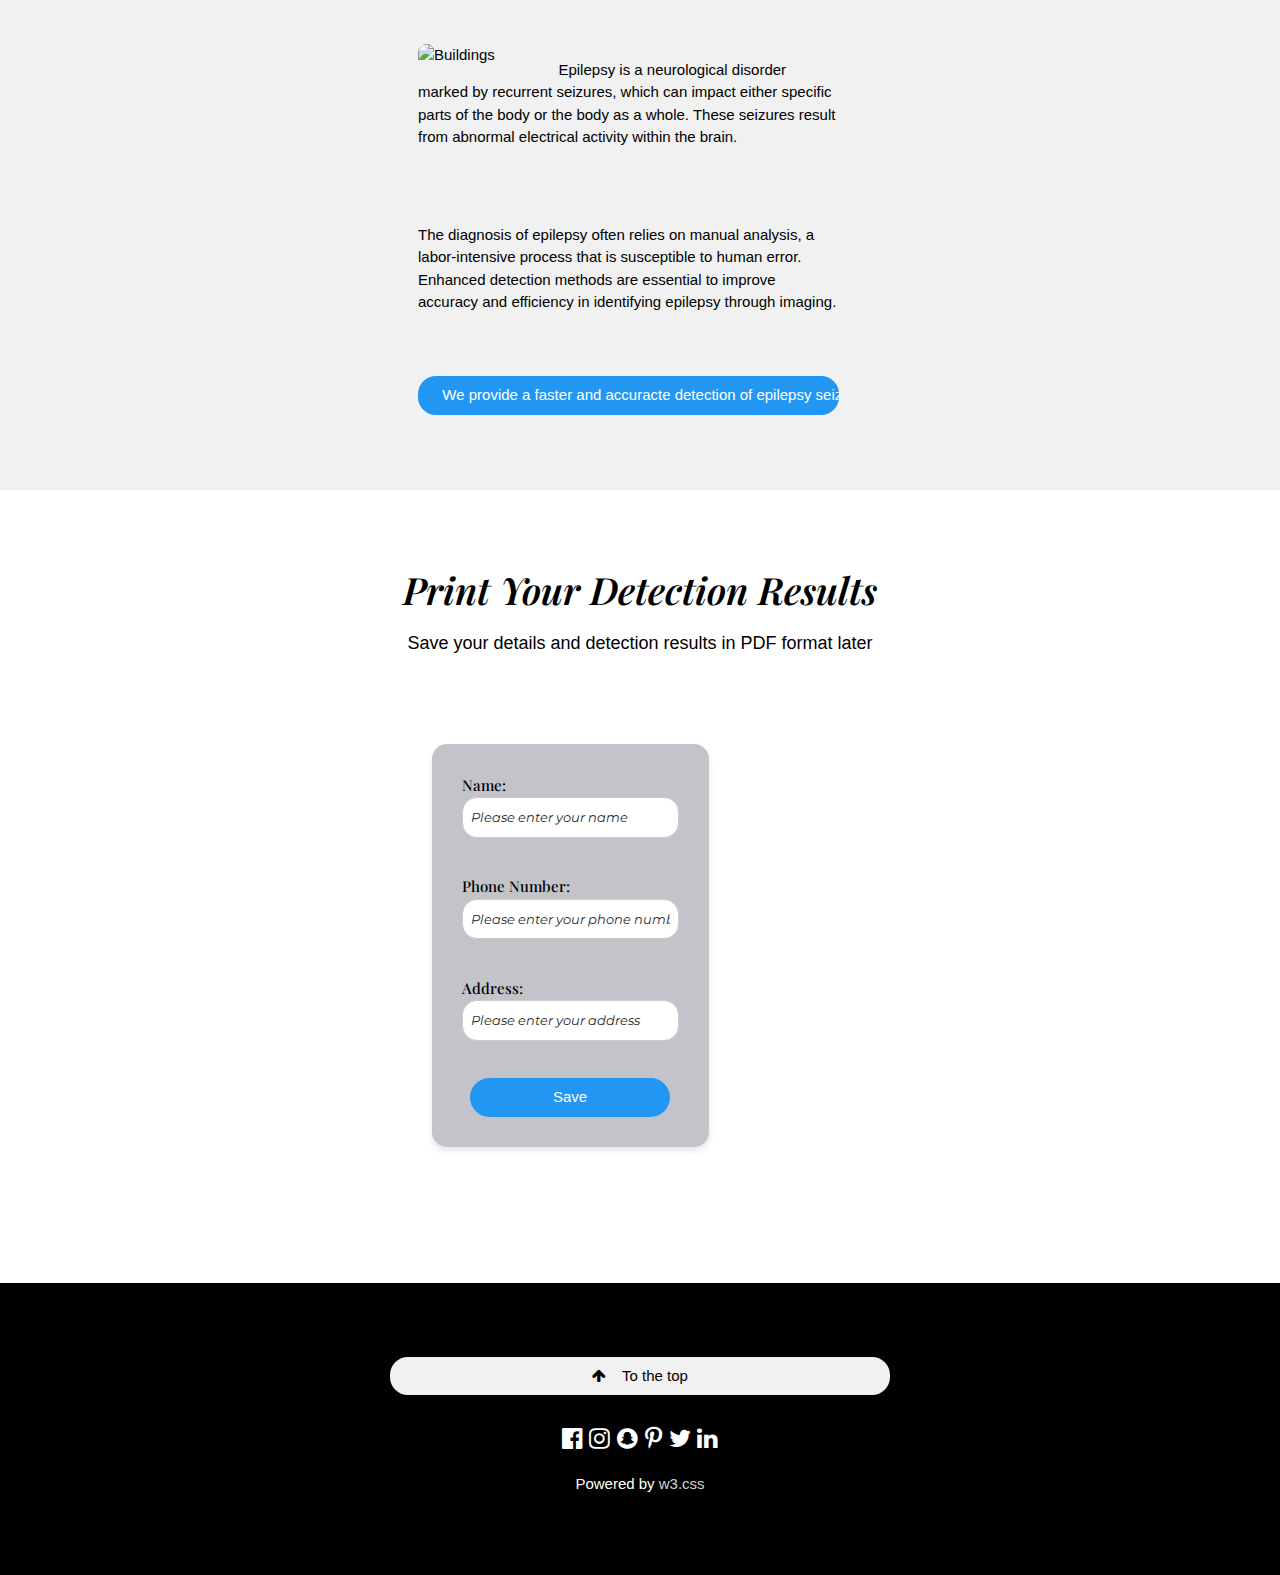
==== commit fe729f79: "Update index.html" ====
--- a/index.html
+++ b/index.html
@@ -166,7 +166,7 @@
       
     <br><br>
       <div class="w3-col m4">
-        <img class="w3-image w3-round-large" src="sample mri epi.jpg" alt="Buildings" width="200" height="200" style="padding-right: 30px;">
+        <img class="w3-image w3-round-large" src="sample mri epi.jpeg" alt="Buildings" width="200" height="200" style="padding-right: 30px;">
       </div>
       <p>
         Epilepsy is a neurological disorder marked by recurrent seizures, which can impact either specific parts of the body or the body as a whole. 
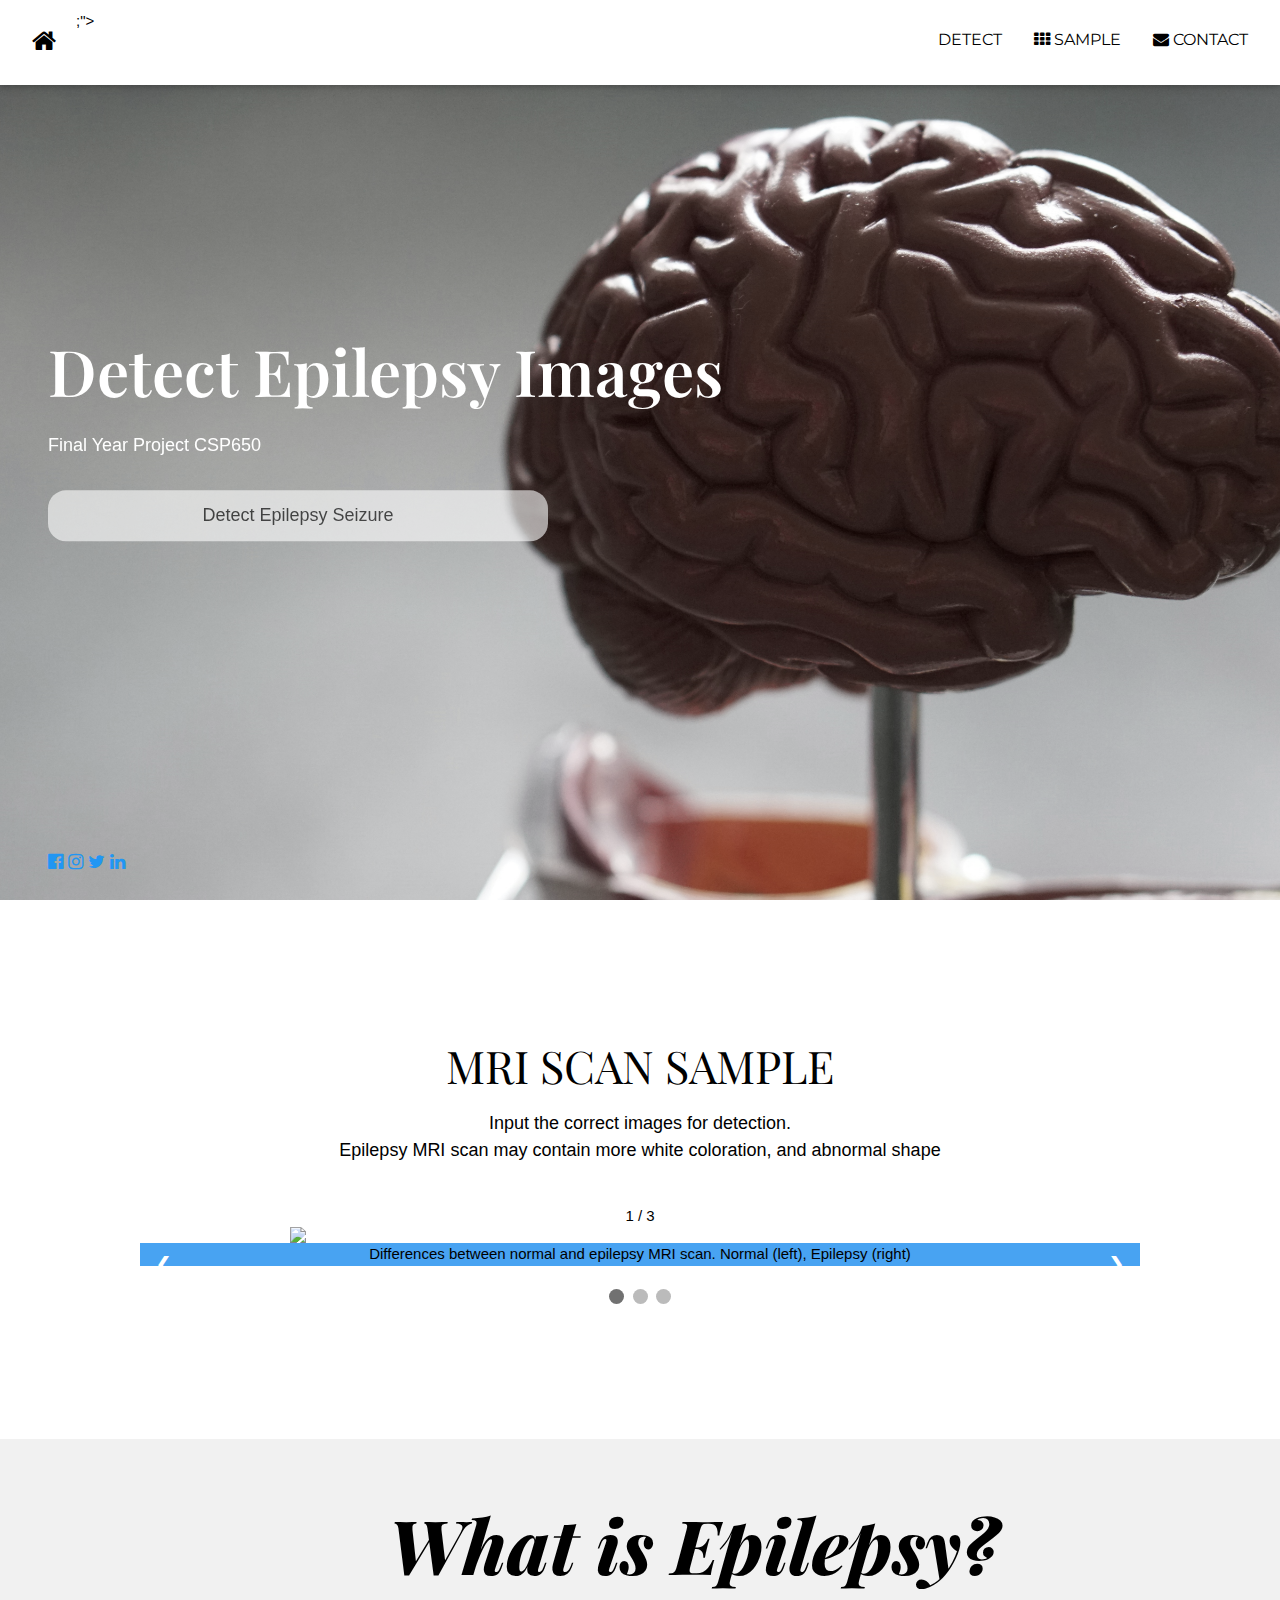
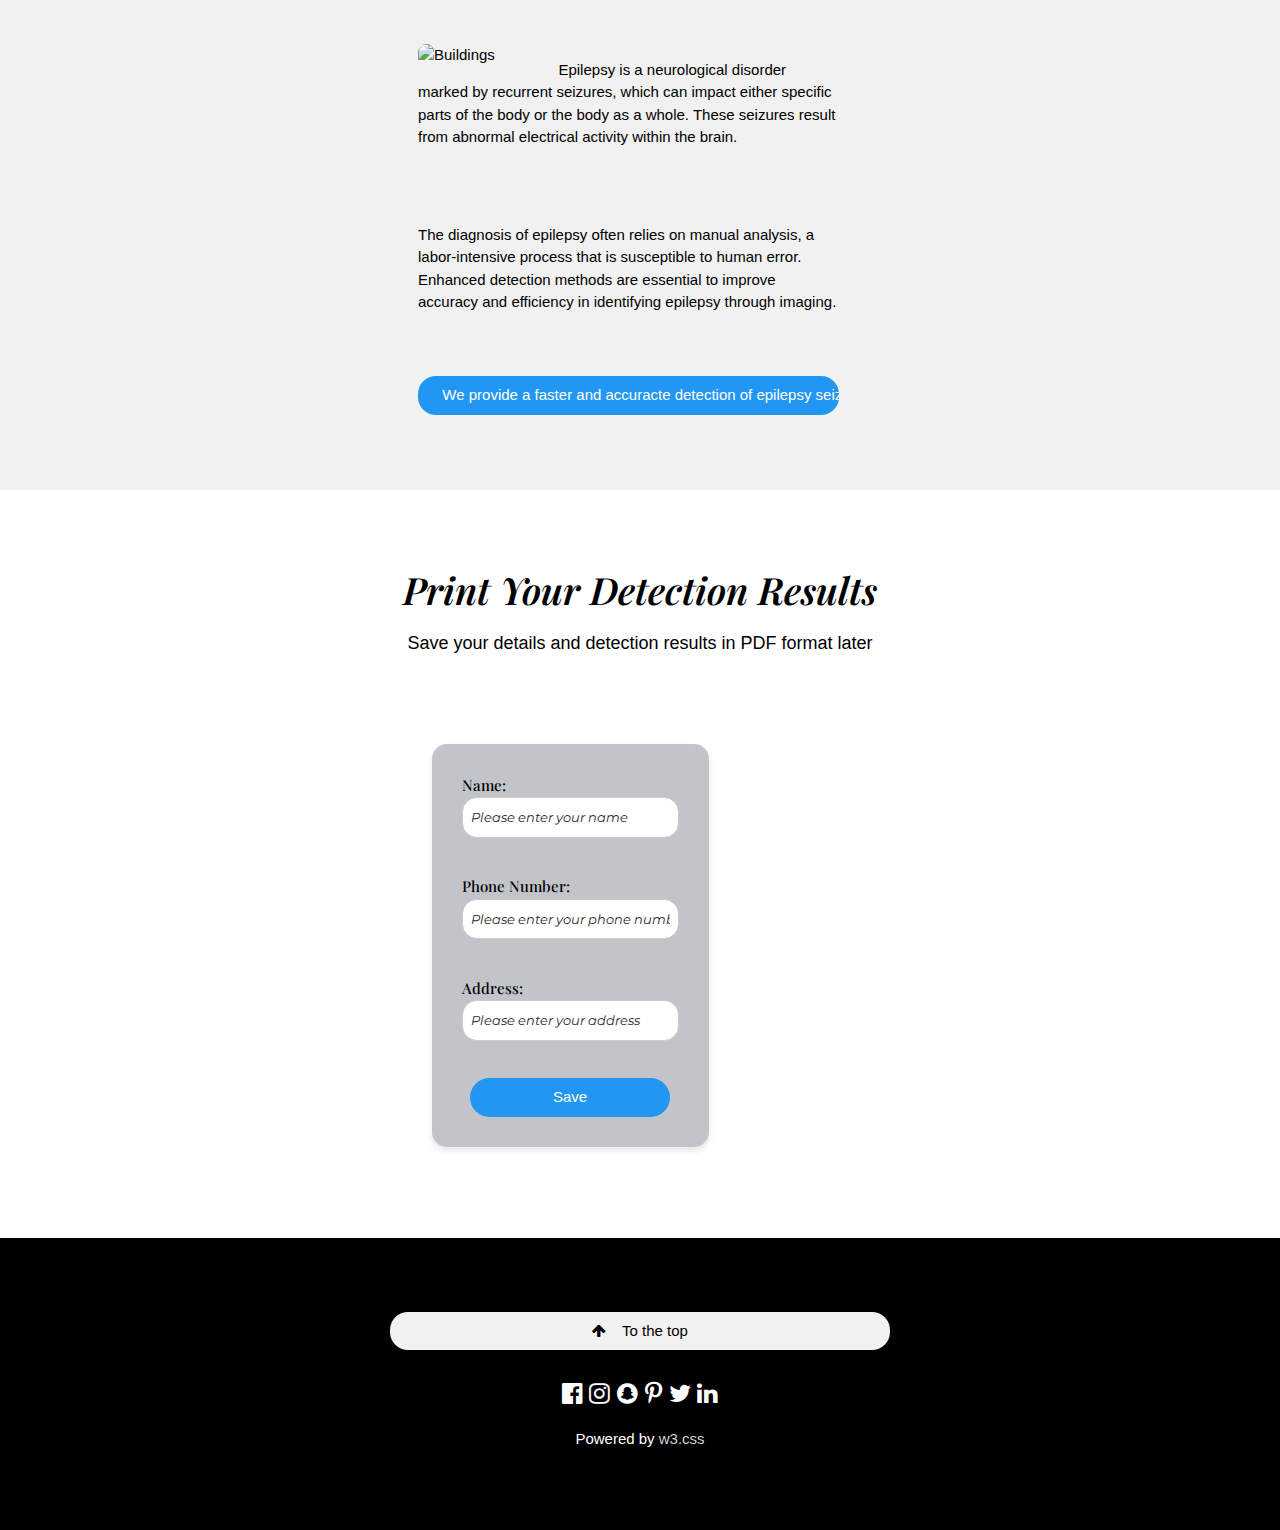
==== commit 9efe77f1: "Update index.html" ====
--- a/index.html
+++ b/index.html
@@ -208,7 +208,7 @@
       </form>
     </div>
   </div>
-</div><br><br><br>
+</div><br>
 
 
 
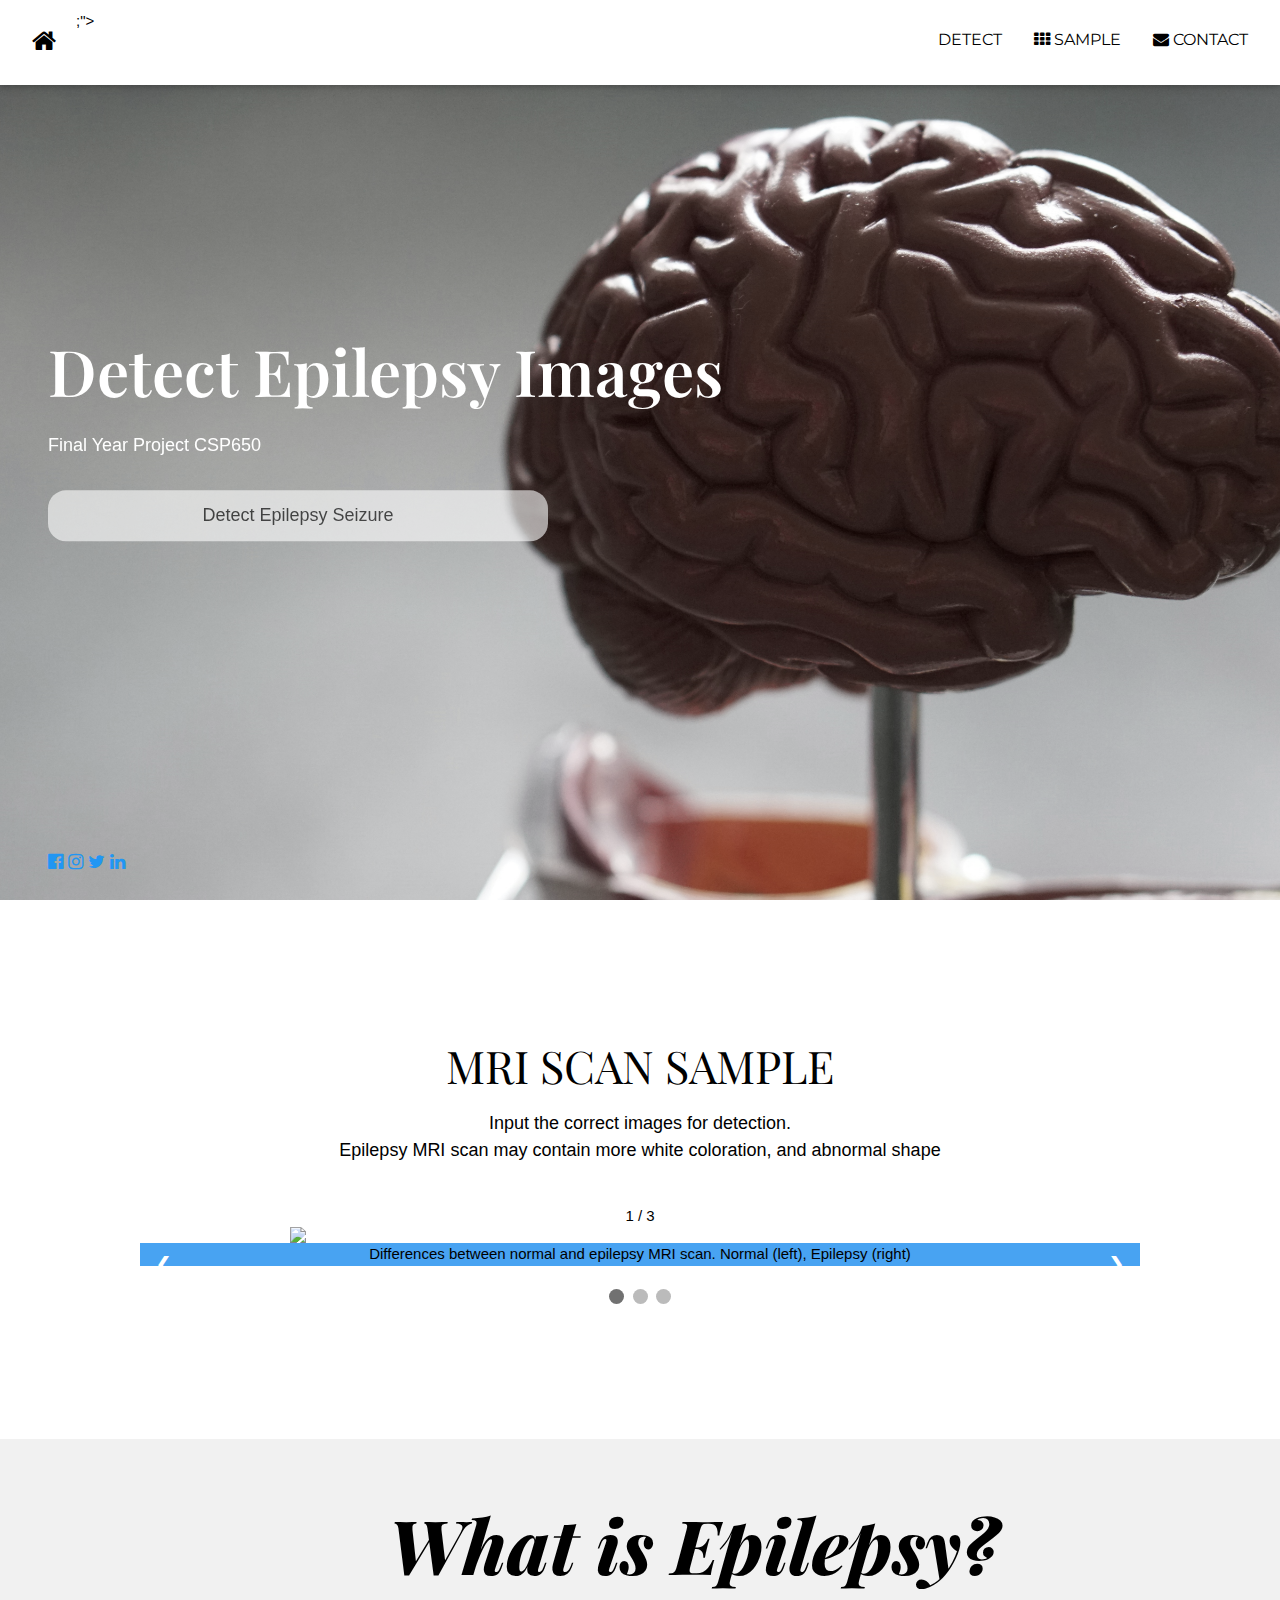
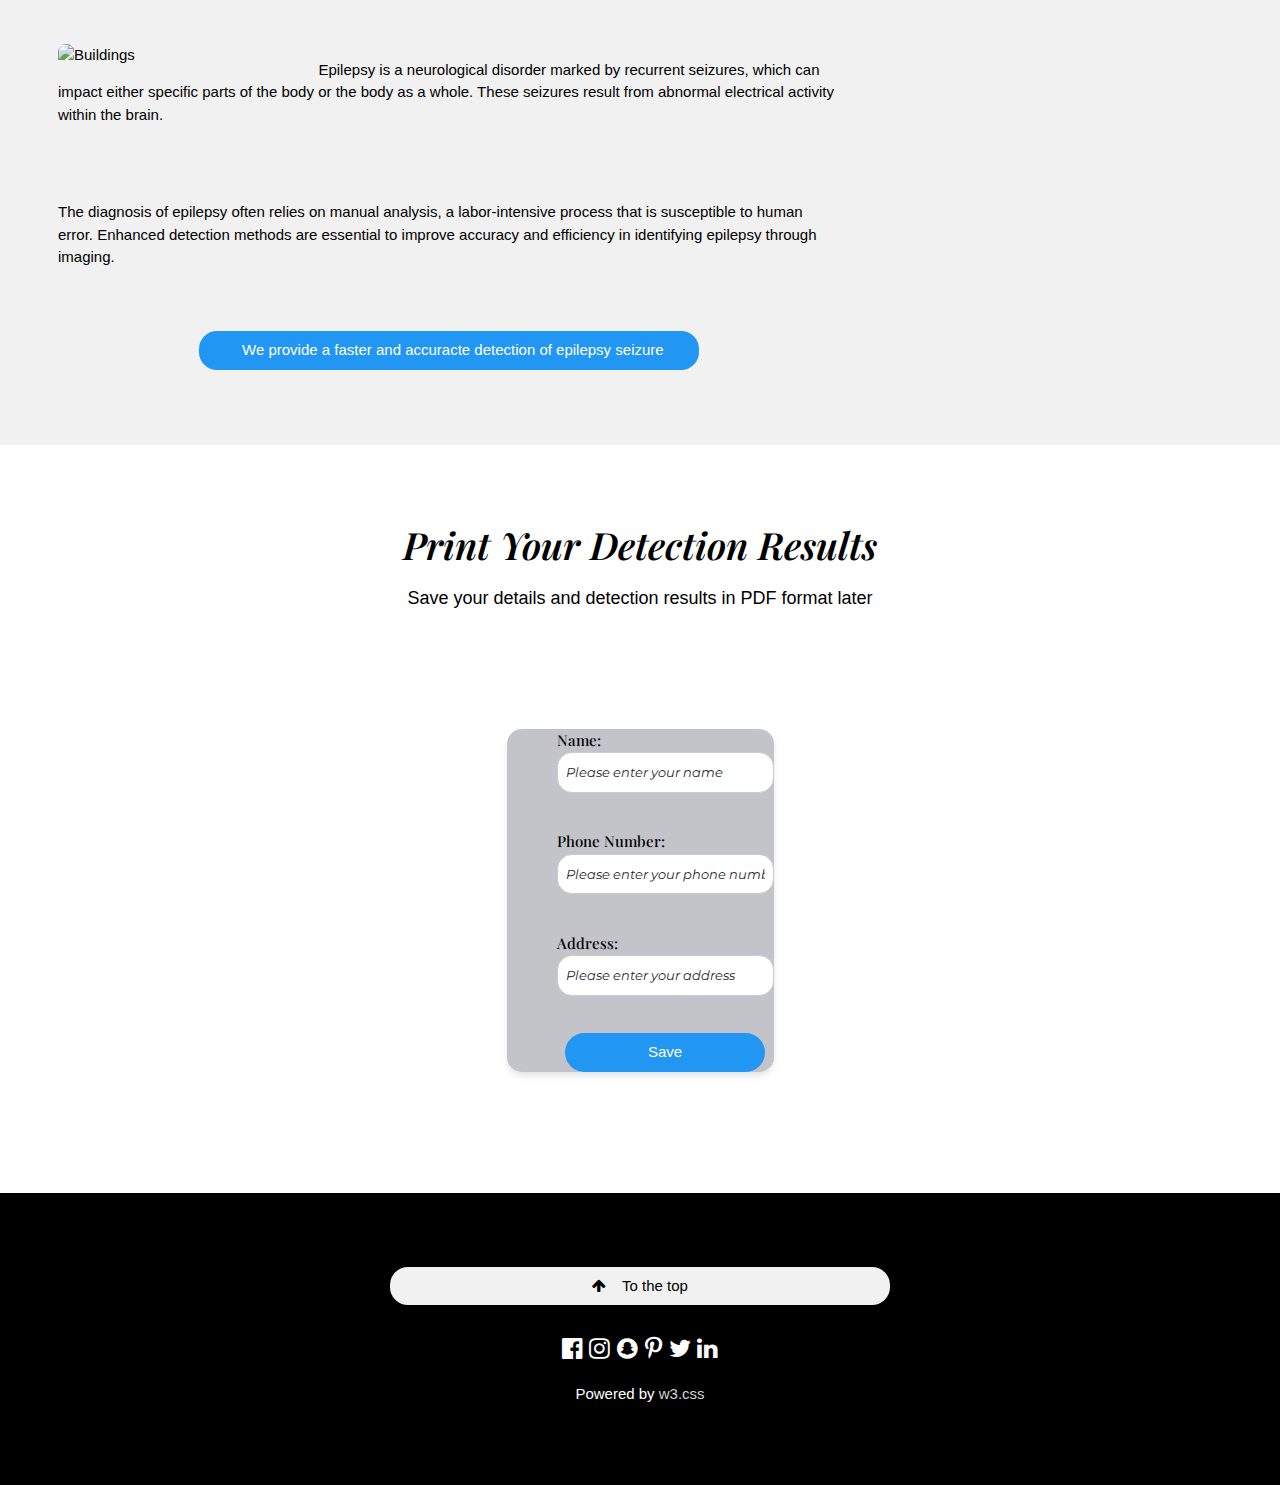
==== commit 7825b9ac: "Update index.html" ====
--- a/index.html
+++ b/index.html
@@ -162,7 +162,7 @@
       What is Epilepsy?
   </h1>
 
-    <div class="w3-col m8" style="padding-left: 400px;">
+    <div class="w3-col m8" style="padding-left: 40px;">
       
     <br><br>
       <div class="w3-col m4">
--- a/home.css
+++ b/home.css
@@ -128,7 +128,6 @@
   min-height: 60vh;      /* Full height of the viewport */
   margin: 0;
   padding: 0;
-  padding-right: 140px;
   box-sizing: border-box;
 }
 
@@ -136,8 +135,8 @@
 .form-card {
   background-color: #c2c4ca;
   border-radius: 15px;
-  padding: 30px;
   box-shadow: 0 4px 6px rgba(0, 0, 0, 0.1);
+  padding-left:50px;
   max-width: 600px; /* Limits form width */
 }
 
